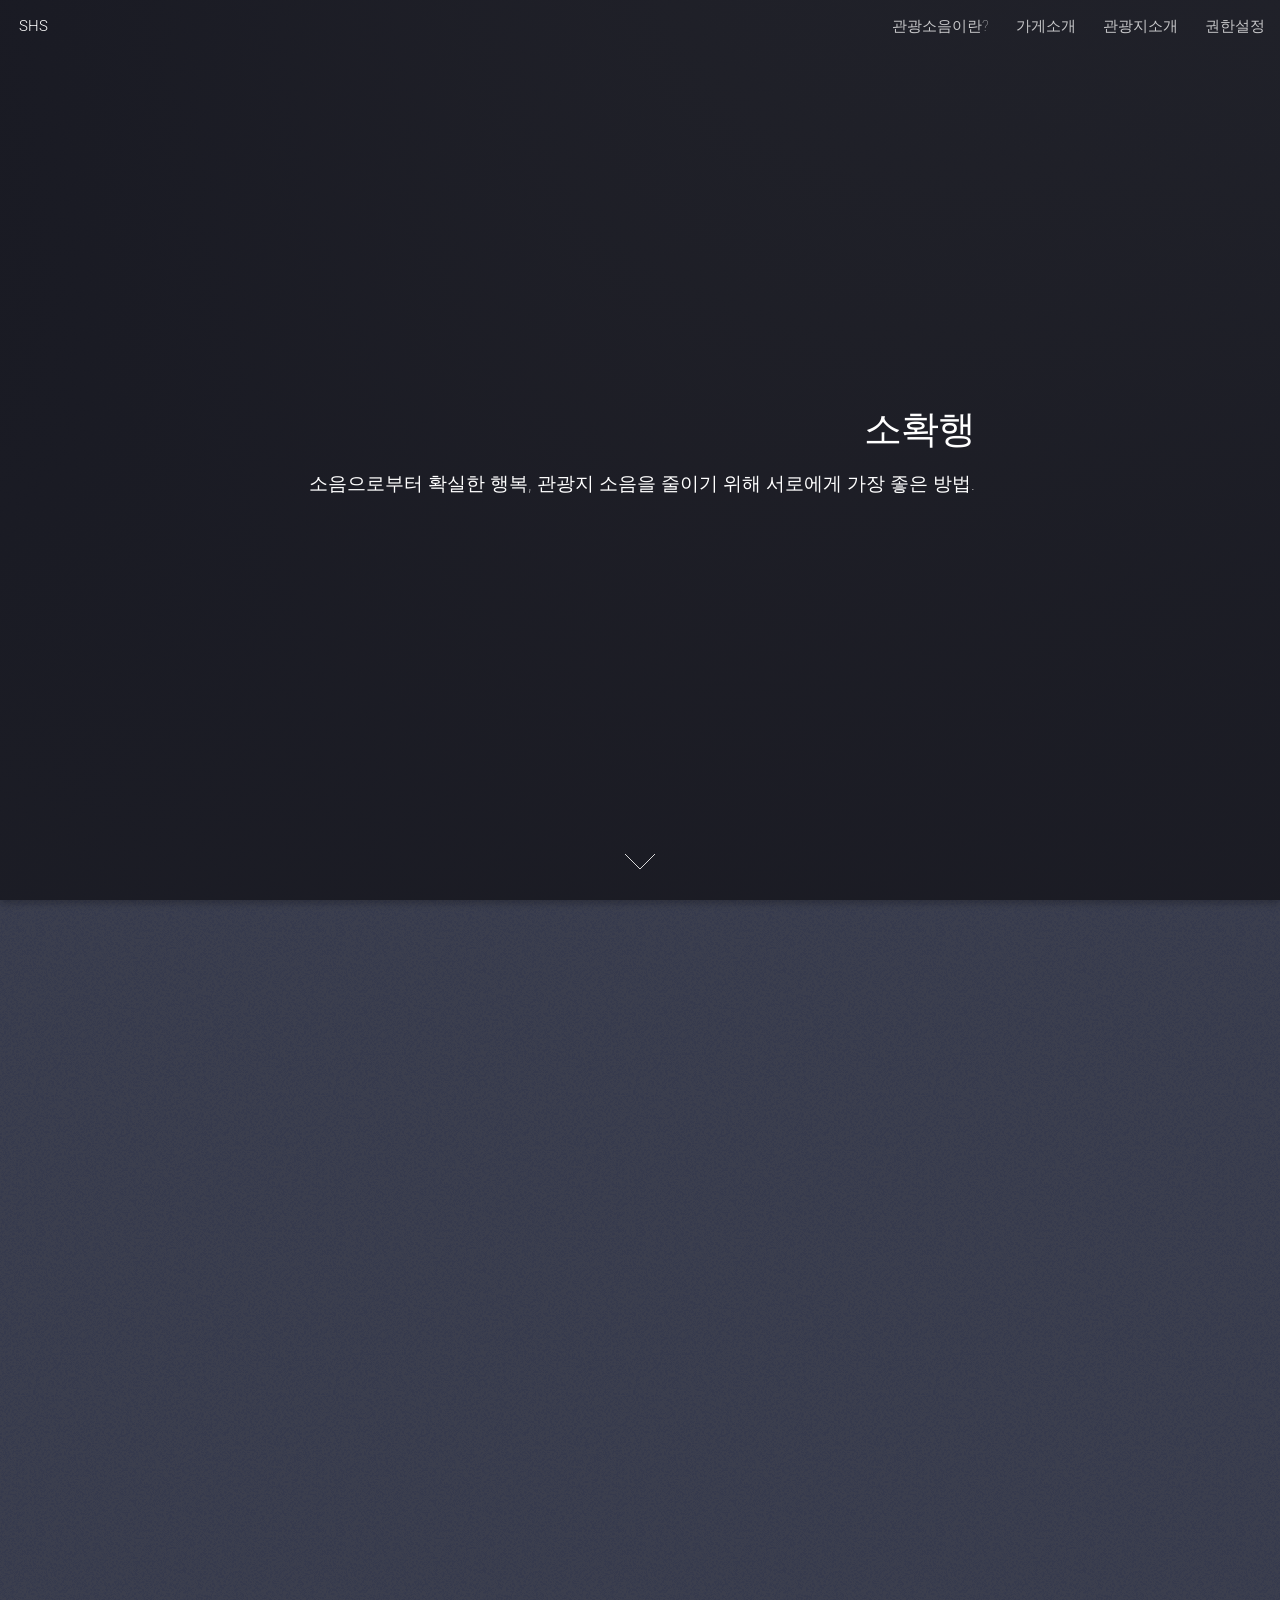
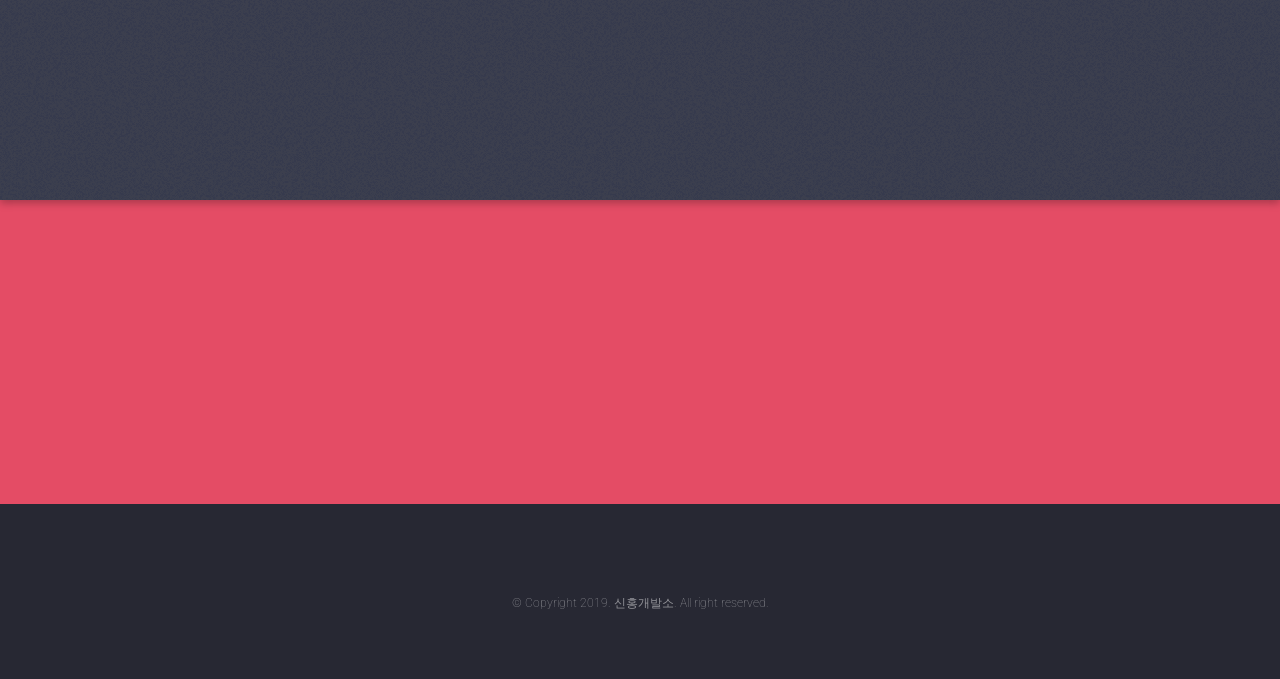
==== app/src/main/assets/index.html @ 9bea1880 "phone번호로 가입 성공" ====
<!DOCTYPE HTML>
<html>

<head>
	<title>SHS</title>
	<meta charset="utf-8" />
	<meta name="viewport" content="width=device-width, initial-scale=1, user-scalable=no" />
	<link rel="stylesheet" href="assets/css/main.css" />
	<!-- Slick slider (Similar Image Silder) -->
	<link rel="stylesheet" type="text/css" href="assets/css/slick.css">
	<!-- Fancybox slider (Image viewer) -->
	<link rel="stylesheet" href="assets/css/jquery.fancybox.css" type="text/css" media="screen" />
	<noscript>
		<link rel="stylesheet" href="assets/css/noscript.css" /></noscript>

</head>

<body class="is-preload landing">
	<div id="page-wrapper">

		<!-- Header -->
		<header id="header">
			<h1 id="logo"><a href="index.html">SHS</a></h1>
			<nav id="nav">
				<ul>
					<li><a href="infograpic.html">관광소음이란?</a></li>
					<li><a href="market.html">가게소개</a></li>
					<li><a href="place.html">관광지소개</a></li>
					<li><a href="fermission.html">권한설정</a></li>
					
				</ul>
			</nav>
		</header>

		<!-- Banner -->
		<section id="banner">
			<div class="content">
				<header>
					<h2>소확행</h2>
					<p>소음으로부터 확실한 행복, 관광지 소음을 줄이기 위해 서로에게 가장 좋은 방법.</p>
				</header>
			</div>
			<a href="#info-noise" class="goto-next scrolly">Next</a>
		</section>

		<!-- Two -->
		<section id="info-noise" class="spotlight style2 right" >
			<span class="image fit main"><img src="images/slider/img1.jpg" alt="" /></span>
			<div class="content">
				<header>
					<h2>관광지 소음이란?</h2>
					<p>관광지 소음이란 생활하는 공간이자 관광지인 곳에서 발생하는 문제로,<br />
						많은 관광지들이 고통을 받고 있다.</p>
				</header>
				<p>이런 관광지 소음 문제를 해결하기 위해 웹과 앱을 만들게 되었다. <br>
					처음 QR코드가 나타난 구간부터 마지막 QR코드가 나타난 구간까지의 소음 정도에 따라 적절한 보상을 제공한다.
				</p>
				<ul class="actions">
					<li><a href="infograpic.html" class="button">더 알아보기</a></li>
				</ul>
			</div>
			<a href="#three" class="goto-next scrolly">Next</a>
		</section>

	
		<section id="fermission" class="wrapper style2 special fade">
			<div class="container">
				<header>
					<h2>소음 측정 전 권한 승인</h2>
					<p>소음 측정에 필요한 소음 측정, 쿠폰 제공에 필요한 문자메세지 수신기능 및 자료 수집에 대해 동의합니다. </p>
				</header>
				<form method="post" action="#" class="cta">
					<div class="row gtr-uniform gtr-50">
						<div class="col-12 col-12-xsmall">
							<a href="fermission.html">
									<input type="button" value="권한 설정 확인" class="fit primary" id="checkbtn" />
							</a>
						</div>
					</div>
				</form>
			</div>
		</section>

		<!-- Footer -->
		<footer id="footer">
			
			<ul class="copyright">
				<li>&copy; Copyright 2019. 신홍개발소. All right reserved. </li>
			</ul>
		</footer>

	</div>

	<!-- Scripts -->
	<script src="assets/js/jquery.min.js"></script>
	<script src="assets/js/jquery.scrolly.min.js"></script>
	<script src="assets/js/jquery.dropotron.min.js"></script>
	<script src="assets/js/jquery.scrollex.min.js"></script>
	<script src="assets/js/browser.min.js"></script>
	<script src="assets/js/breakpoints.min.js"></script>
	<script src="assets/js/util.js"></script>
	<script src="assets/js/main.js"></script>


	
  <!-- Custom js -->
  <script src="assets/js/custom.js"></script>
  <!-- Include all compiled plugins (below), or include individual files as needed -->
	<script src="assets/js/bootstrap.js"></script>
	<!-- Slick slider -->
	<script type="text/javascript" src="assets/js/slick.js"></script>
	<!-- Mixit slider -->
	<script type="text/javascript" src="assets/js/jquery.mixitup.js"></script>

</body>

</html>
---- app/src/main/assets/assets/css/noscript.css ----
/*
	Landed by HTML5 UP
	html5up.net | @ajlkn
	Free for personal and commercial use under the CCA 3.0 license (html5up.net/license)
*/

/* Loader */

	body.landing.is-preload:before {
		display: none;
	}

	body.landing.is-preload:after {
		display: none;
	}
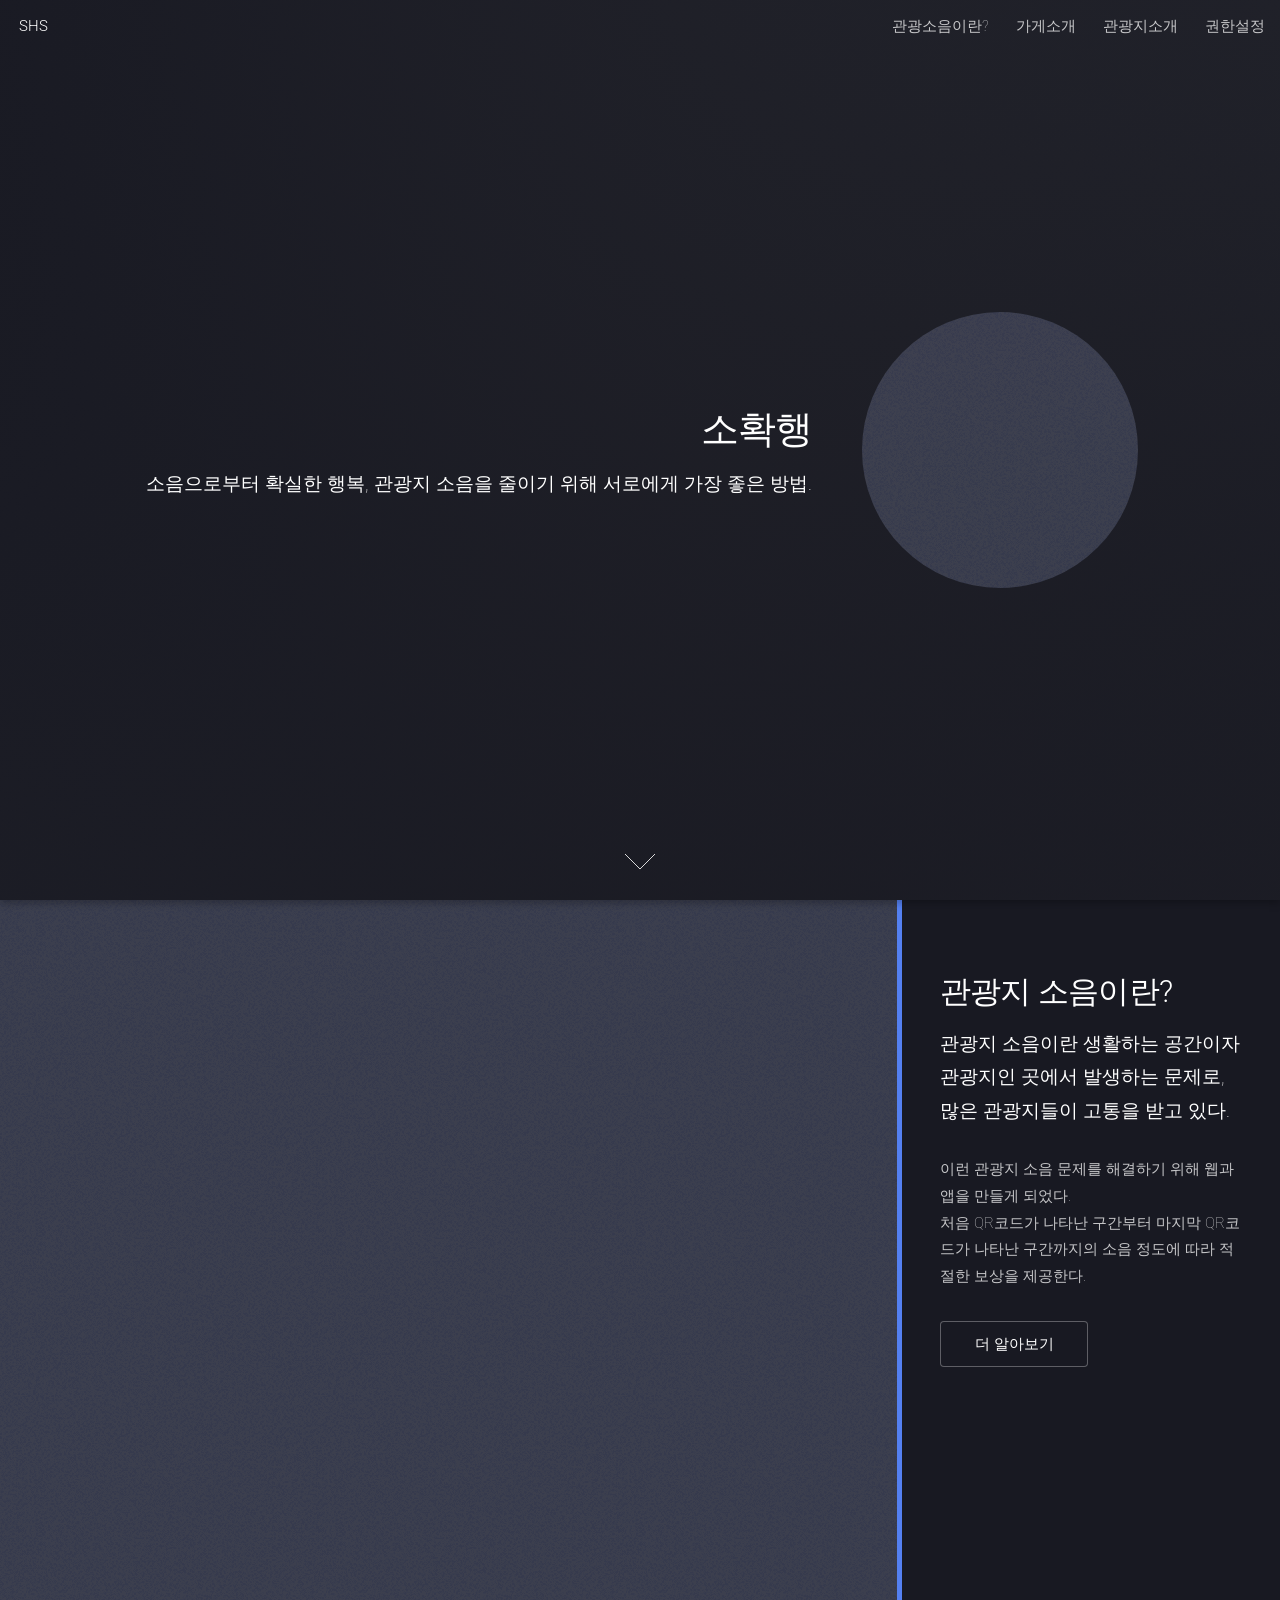
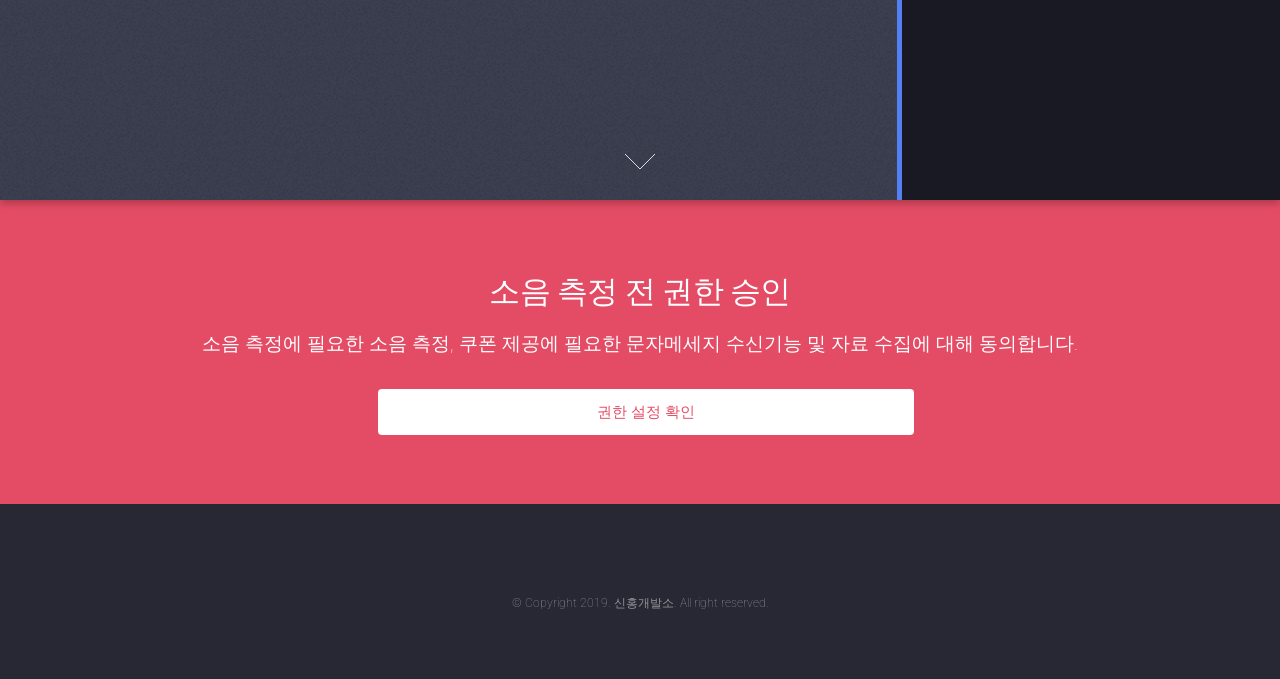
==== commit 44e526d7: "login 디자인 수정" ====
--- a/app/src/main/assets/index.html
+++ b/app/src/main/assets/index.html
@@ -39,6 +39,7 @@
 					<h2>소확행</h2>
 					<p>소음으로부터 확실한 행복, 관광지 소음을 줄이기 위해 서로에게 가장 좋은 방법.</p>
 				</header>
+				<span class="image"><img src="images/logo.jpg" alt="" /></span>
 			</div>
 			<a href="#info-noise" class="goto-next scrolly">Next</a>
 		</section>
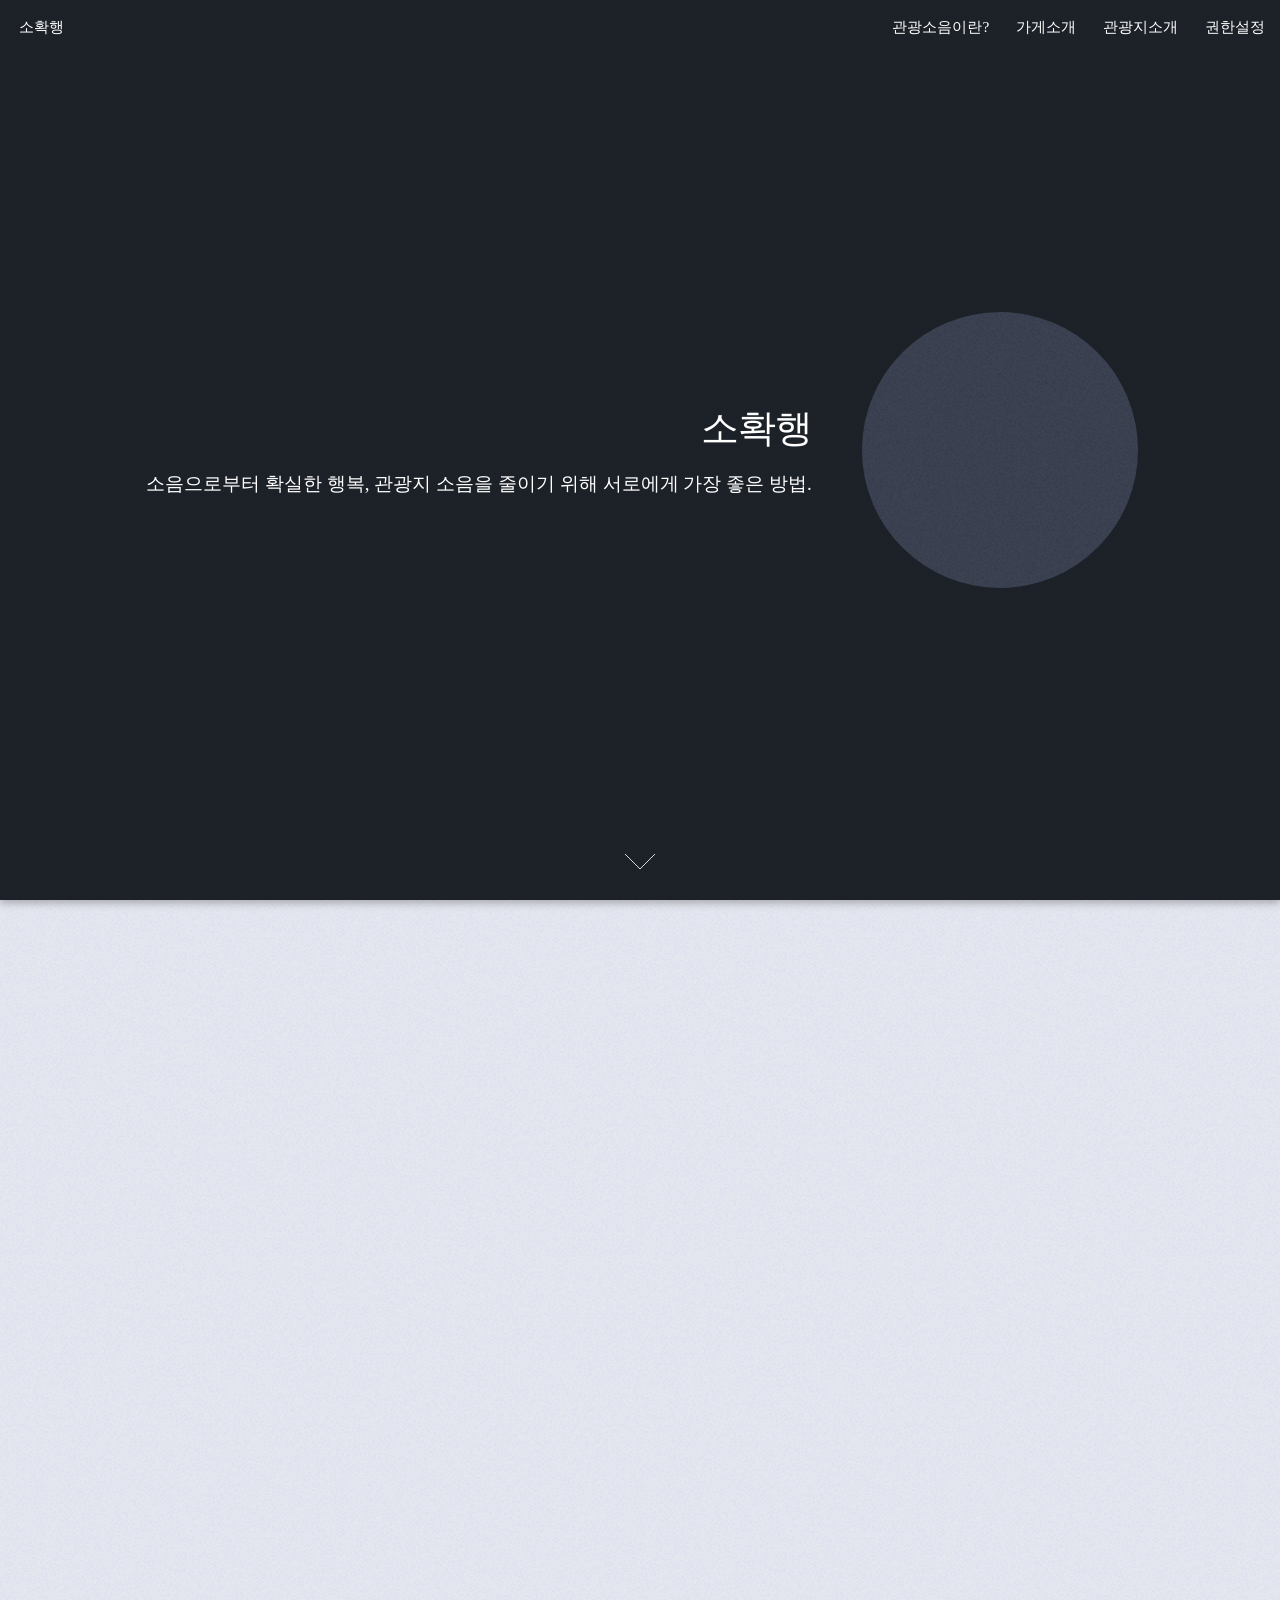
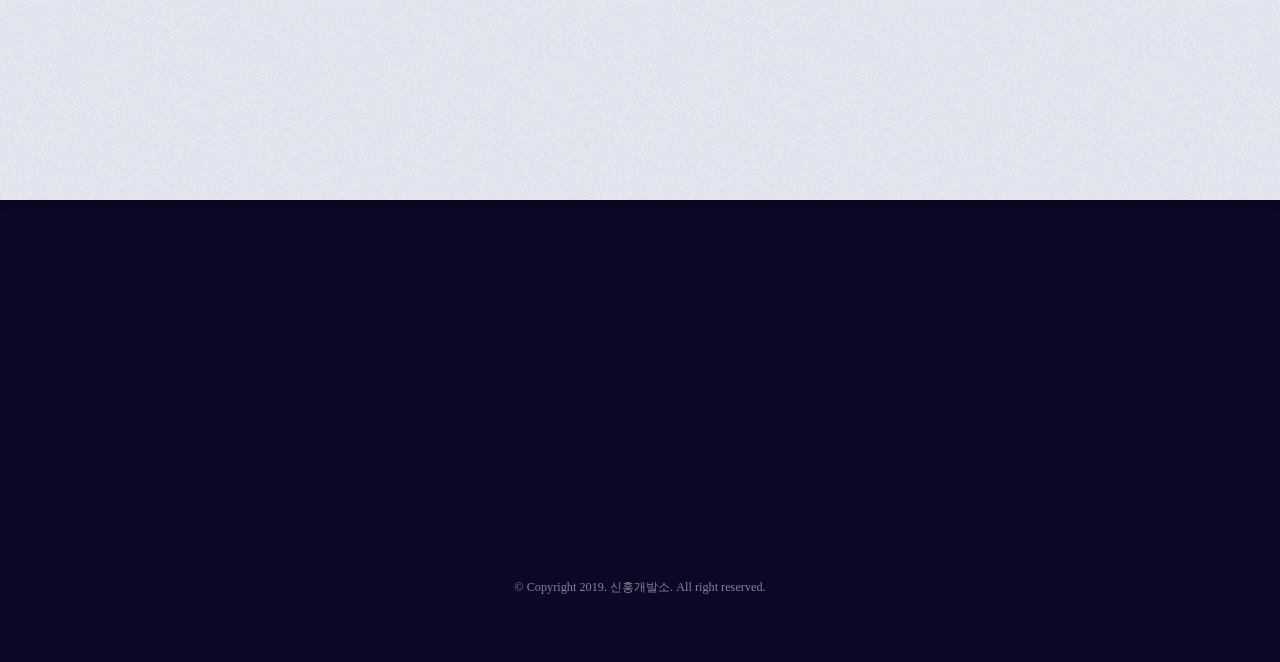
==== commit 2ebc1bd1: "push" ====
--- a/app/src/main/assets/index.html
+++ b/app/src/main/assets/index.html
@@ -12,15 +12,18 @@
 	<link rel="stylesheet" href="assets/css/jquery.fancybox.css" type="text/css" media="screen" />
 	<noscript>
 		<link rel="stylesheet" href="assets/css/noscript.css" /></noscript>
-
+	<style>
+	.banner .content header{
+		background: #0C0727;
+	}
+	</style>
 </head>
 
 <body class="is-preload landing">
 	<div id="page-wrapper">
-
 		<!-- Header -->
 		<header id="header">
-			<h1 id="logo"><a href="index.html">SHS</a></h1>
+			<h1 id="logo"><a href="index.html">소확행</a></h1>
 			<nav id="nav">
 				<ul>
 					<li><a href="infograpic.html">관광소음이란?</a></li>
@@ -33,58 +36,47 @@
 		</header>
 
 		<!-- Banner -->
-		<section id="banner">
+		<div id="banner">
 			<div class="content">
 				<header>
 					<h2>소확행</h2>
 					<p>소음으로부터 확실한 행복, 관광지 소음을 줄이기 위해 서로에게 가장 좋은 방법.</p>
 				</header>
-				<span class="image"><img src="images/logo.jpg" alt="" /></span>
+				<span class="image"><img src="images/pic01.jpg" alt="" /></span>
 			</div>
 			<a href="#info-noise" class="goto-next scrolly">Next</a>
-		</section>
+		</div>
 
 		<!-- Two -->
 		<section id="info-noise" class="spotlight style2 right" >
 			<span class="image fit main"><img src="images/slider/img1.jpg" alt="" /></span>
 			<div class="content">
-				<header>
-					<h2>관광지 소음이란?</h2>
-					<p>관광지 소음이란 생활하는 공간이자 관광지인 곳에서 발생하는 문제로,<br />
-						많은 관광지들이 고통을 받고 있다.</p>
-				</header>
-				<p>이런 관광지 소음 문제를 해결하기 위해 웹과 앱을 만들게 되었다. <br>
+				<h2>관광지 소음이란?</h2>
+				<p>
+					관광지 소음이란 생활하는 공간이자 관광지인 곳에서 발생하는 문제로,<br>
+					많은 관광지들이 고통을 받고 있다.<br><br>
+					이런 관광지 소음 문제를 해결하기 위해 웹과 앱을 만들게 되었다. <br>
 					처음 QR코드가 나타난 구간부터 마지막 QR코드가 나타난 구간까지의 소음 정도에 따라 적절한 보상을 제공한다.
 				</p>
 				<ul class="actions">
 					<li><a href="infograpic.html" class="button">더 알아보기</a></li>
 				</ul>
 			</div>
-			<a href="#three" class="goto-next scrolly">Next</a>
+		
 		</section>
 
-	
 		<section id="fermission" class="wrapper style2 special fade">
-			<div class="container">
-				<header>
-					<h2>소음 측정 전 권한 승인</h2>
-					<p>소음 측정에 필요한 소음 측정, 쿠폰 제공에 필요한 문자메세지 수신기능 및 자료 수집에 대해 동의합니다. </p>
-				</header>
-				<form method="post" action="#" class="cta">
-					<div class="row gtr-uniform gtr-50">
-						<div class="col-12 col-12-xsmall">
-							<a href="fermission.html">
-									<input type="button" value="권한 설정 확인" class="fit primary" id="checkbtn" />
-							</a>
-						</div>
-					</div>
-				</form>
+			<div class="content">
+				<h2>소음 측정 전 권한 승인</h2>
+				<p>소음 측정에 필요한 소음 측정, 쿠폰 제공에 필요한 문자메세지 수신기능 및 자료 수집에 대해 동의합니다.</p>
+				<ul class="actions">
+					<li><a href="fermission.html" class="button">권한 설정 확인</a></li>
+				</ul>
 			</div>
 		</section>
 
 		<!-- Footer -->
 		<footer id="footer">
-			
 			<ul class="copyright">
 				<li>&copy; Copyright 2019. 신홍개발소. All right reserved. </li>
 			</ul>
--- a/app/src/main/assets/assets/css/main.css
+++ b/app/src/main/assets/assets/css/main.css
@@ -0,0 +1,3471 @@
+@font-face { 
+	font-family: 'S-CoreDream-5Medium';
+	src: url('https://cdn.jsdelivr.net/gh/projectnoonnu/noonfonts_six@1.2/S-CoreDream-5Medium.woff') 
+	format('woff'); 
+	font-weight: normal;
+	font-style: normal; 
+}
+@font-face { 
+	font-family: 'S-CoreDream-4Regular'; 
+	src: url('https://cdn.jsdelivr.net/gh/projectnoonnu/noonfonts_six@1.2/S-CoreDream-4Regular.woff') 
+	format('woff'); 
+	font-weight: normal; 
+	font-style: normal; 
+}
+@font-face { 
+	font-family: 'S-CoreDream-6Bold'; 
+	src: url('https://cdn.jsdelivr.net/gh/projectnoonnu/noonfonts_six@1.2/S-CoreDream-6Bold.woff') 
+	format('woff'); 
+	font-weight: normal; 
+	font-style: normal;
+ }
+ @font-face { 
+	font-family: 'S-CoreDream-8Heavy'; 
+	src: url('https://cdn.jsdelivr.net/gh/projectnoonnu/noonfonts_six@1.2/S-CoreDream-8Heavy.woff') 
+	format('woff'); 
+	font-weight: normal; 
+	font-style: normal; 
+}
+strong{
+	color : black;
+	font-family: 'S-CoreDream-6Bold'; 
+}
+#info-noise .content{
+	background-color : #031A4E;
+}
+#info-noise .content p{
+	color : #fff;
+}
+#fermission .content p{
+	color : #fff;
+}
+
+html, body, div, span, applet, object,
+iframe, h1, h2, h3, h4, h5, h6, p, blockquote,
+pre, a, abbr, acronym, address, big, cite,
+code, del, dfn, em, img, ins, kbd, q, s, samp,
+small, strike, strong, sub, sup, tt, var, b,
+u, i, center, dl, dt, dd, ol, ul, li, fieldset,
+form, label, legend, table, caption, tbody,
+tfoot, thead, tr, th, td, article, aside,
+canvas, details, embed, figure, figcaption,
+footer, header, hgroup, menu, nav, output, ruby,
+section, summary, time, mark, audio, video {
+	margin: 0;
+	padding: 0;
+	border: 0;
+	font-size: 100%;
+	font: inherit;
+	vertical-align: baseline;
+}
+article, aside, details, figcaption, figure,
+footer, header, hgroup, menu, nav, section {
+	display: block;
+}
+body {
+	line-height: 1;
+}
+
+ol, ul {
+	list-style: none;
+}
+
+blockquote, q {
+	quotes: none;
+}
+
+	blockquote:before, blockquote:after, q:before, q:after {
+		content: '';
+		content: none;
+	}
+body {
+	-webkit-text-size-adjust: none;
+}
+mark {
+	background-color: transparent;
+	color: inherit;
+}
+input::-moz-focus-inner {
+	border: 0;
+	padding: 0;
+}
+
+input, select, textarea {
+	-moz-appearance: none;
+	-webkit-appearance: none;
+	-ms-appearance: none;
+	appearance: none;
+}
+
+
+/* login */
+
+#loginForm {
+	margin-left: 38%;
+	margin-top: -5%;
+}
+
+#signup{
+	margin-left: 50%;
+}
+
+#noiseing{
+	display: none;
+}
+
+
+/* Basic */
+
+html {
+	box-sizing: border-box;
+}
+
+*, *:before, *:after {
+	box-sizing: inherit;
+}
+
+html, body {
+	background: #EFEFEF;
+}
+
+body.is-preload *, body.is-preload *:before, body.is-preload *:after {
+	-moz-animation: none !important;
+	-webkit-animation: none !important;
+	-ms-animation: none !important;
+	animation: none !important;
+	-moz-transition: none !important;
+	-webkit-transition: none !important;
+	-ms-transition: none !important;
+	transition: none !important;
+}
+
+body, input, select, textarea {
+	color: #fff;
+	font-family: 'S-CoreDream-5Medium';
+	font-size: 15pt;
+	font-weight: 100;
+	line-height: 1.75em;
+}
+
+a {
+	-moz-transition: border-color 0.2s ease-in-out, color 0.2s ease-in-out;
+	-webkit-transition: border-color 0.2s ease-in-out, color 0.2s ease-in-out;
+	-ms-transition: border-color 0.2s ease-in-out, color 0.2s ease-in-out;
+	transition: border-color 0.2s ease-in-out, color 0.2s ease-in-out;
+	color: #E46948;
+	text-decoration: none;
+}
+
+a:hover {
+	color: #EE9F5C  !important;
+	border-bottom-color: transparent;
+}
+
+strong, b {
+	color: #ffffff;
+	font-weight: 300;
+}
+
+em, i {
+	font-style: italic;
+}
+
+h1, h2, h3, h4, h5, h6 {
+	color: #ffffff;
+	font-weight: 300;
+	line-height: 1em;
+	margin: 0 0 1em 0;
+}
+
+h1 a, h2 a, h3 a, h4 a, h5 a, h6 a {
+	color: inherit;
+	border: 0;
+}
+
+h2 {
+	font-size: 2em;
+	line-height: 1.5em;
+	letter-spacing: -0.025em;
+}
+
+h3 {
+	font-size: 1.35em;
+	line-height: 1.5em;
+}
+
+h4 {
+	font-size: 1.1em;
+	line-height: 1.5em;
+}
+
+h5 {
+	font-size: 0.9em;
+	line-height: 1.5em;
+}
+
+h6 {
+	font-size: 0.7em;
+	line-height: 1.5em;
+}
+
+sub {
+	font-size: 0.8em;
+	position: relative;
+	top: 0.5em;
+}
+
+sup {
+	font-size: 0.8em;
+	position: relative;
+	top: -0.5em;
+}
+
+hr {
+	border: 0;
+	border-bottom: solid 1px rgba(255, 255, 255, 0.3);
+	margin: 3em 0;
+}
+hr.major {
+	margin: 4em 0;
+}
+.align-left {
+	text-align: left;
+}
+.align-center {
+	text-align: center;
+}
+.align-right {
+	text-align: right;
+}
+
+
+/* Container */
+
+.container {
+	margin: 0 auto;
+	max-width: calc(100% - 4em);
+	width: 70em;
+}
+	.container.xsmall {
+		width: 17.5em;
+	}
+
+	.container.small {
+		width: 35em;
+	}
+
+	.container.medium {
+		width: 52.5em;
+	}
+
+	.container.large {
+		width: 87.5em;
+	}
+
+	.container.xlarge {
+		width: 105em;
+	}
+
+	.container.max {
+		width: 100%;
+	}
+
+@media screen and (max-width: 1280px) {
+	.container {
+		width: 90%;
+		max-width: 100%;
+	}
+}
+@media screen and (max-width: 980px) {
+	.container {
+		width: 100% !important;
+	}
+}
+
+/* Row */
+
+.row {
+display: flex;
+flex-wrap: wrap;
+box-sizing: border-box;
+align-items: stretch;
+}
+
+.row > * {
+	box-sizing: border-box;
+	margin-left: -25%;
+}
+
+.row.gtr-uniform > * > :last-child {
+	margin-bottom: 0;
+
+}
+
+
+.row > .imp {
+	order: -1;
+}
+
+
+
+.row > .col-10 {
+	width: 83.3333333333%;
+}
+
+.row > .off-10 {
+	margin-left: 83.3333333333%;
+}
+
+.row > .col-11 {
+	width: 91.6666666667%;
+}
+
+.row > .off-11 {
+	margin-left: 91.6666666667%;
+}
+
+.row > .col-12 {
+	width: 100%;
+}
+
+.row > .off-12 {
+	margin-left: 100%;
+}
+
+.row.gtr-0 {
+	margin-top: 0;
+	margin-left: 0em;
+}
+
+	.row.gtr-0 > * {
+		padding: 0 0 0 0em;
+	}
+
+	.row.gtr-0.gtr-uniform {
+		margin-top: 0em;
+	}
+
+		.row.gtr-0.gtr-uniform > * {
+			padding-top: 0em;
+		}
+
+.row.gtr-25 {
+	margin-top: 0;
+	margin-left: -0.625em;
+}
+
+	.row.gtr-25 > * {
+		padding: 0 0 0 0.625em;
+	}
+
+	.row.gtr-25.gtr-uniform {
+		margin-top: -0.625em;
+	}
+
+		.row.gtr-25.gtr-uniform > * {
+			padding-top: 0.625em;
+		}
+
+.row.gtr-50 {
+	margin-top: 0;
+	margin-left: -1.25em;
+}
+
+	.row.gtr-50 > * {
+		padding: 0 0 0 1.25em;
+	}
+
+	.row.gtr-50.gtr-uniform {
+		margin-top: -1.25em;
+	}
+
+		.row.gtr-50.gtr-uniform > * {
+			padding-top: 1.25em;
+		}
+
+.row {
+	margin-top: 0;
+	margin-left: -2.5em;
+}
+
+	.row > * {
+		padding: 0 0 0 2.5em;
+	}
+
+	.row.gtr-uniform {
+		margin-top: -2.5em;
+	}
+
+		.row.gtr-uniform > * {
+			padding-top: 2.5em;
+		}
+
+.row.gtr-150 {
+	margin-top: 0;
+	margin-left: -3.75em;
+}
+
+	.row.gtr-150 > * {
+		padding: 0 0 0 3.75em;
+	}
+
+	.row.gtr-150.gtr-uniform {
+		margin-top: -3.75em;
+	}
+
+		.row.gtr-150.gtr-uniform > * {
+			padding-top: 3.75em;
+		}
+
+.row.gtr-200 {
+	margin-top: 0;
+	margin-left: -5em;
+}
+
+	.row.gtr-200 > * {
+		padding: 0 0 0 5em;
+	}
+
+	.row.gtr-200.gtr-uniform {
+		margin-top: -5em;
+	}
+
+		.row.gtr-200.gtr-uniform > * {
+			padding-top: 5em;
+		}
+
+@media screen and (max-width: 1680px) {
+
+	.row {
+		display: flex;
+		flex-wrap: wrap;
+		box-sizing: border-box;
+		align-items: stretch;
+	}
+
+		.row > * {
+			box-sizing: border-box;
+		}
+
+		.row.gtr-uniform > * > :last-child {
+			margin-bottom: 0;
+		}
+
+		.row.aln-left {
+			justify-content: flex-start;
+		}
+
+		.row.aln-center {
+			justify-content: center;
+		}
+
+		.row.aln-right {
+			justify-content: flex-end;
+		}
+
+		.row.aln-top {
+			align-items: flex-start;
+		}
+
+		.row.aln-middle {
+			align-items: center;
+		}
+
+		.row.aln-bottom {
+			align-items: flex-end;
+		}
+
+		.row > .imp-xlarge {
+			order: -1;
+		}
+
+		.row > .col-1-xlarge {
+			width: 8.3333333333%;
+		}
+
+		.row > .off-1-xlarge {
+			margin-left: 8.3333333333%;
+		}
+
+		.row > .col-2-xlarge {
+			width: 16.6666666667%;
+		}
+
+		.row > .off-2-xlarge {
+			margin-left: 16.6666666667%;
+		}
+
+		.row > .col-3-xlarge {
+			width: 25%;
+		}
+
+		.row > .off-3-xlarge {
+			margin-left: 25%;
+		}
+
+		.row > .col-4-xlarge {
+			width: 33.3333333333%;
+		}
+
+		.row > .off-4-xlarge {
+			margin-left: 33.3333333333%;
+		}
+
+		.row > .col-5-xlarge {
+			width: 41.6666666667%;
+		}
+
+		.row > .off-5-xlarge {
+			margin-left: 41.6666666667%;
+		}
+
+		.row > .col-6-xlarge {
+			width: 50%;
+		}
+
+		.row > .off-6-xlarge {
+			margin-left: 50%;
+		}
+
+		.row > .col-7-xlarge {
+			width: 58.3333333333%;
+		}
+
+		.row > .off-7-xlarge {
+			margin-left: 58.3333333333%;
+		}
+
+		.row > .col-8-xlarge {
+			width: 66.6666666667%;
+		}
+
+		.row > .off-8-xlarge {
+			margin-left: 66.6666666667%;
+		}
+
+		.row > .col-9-xlarge {
+			width: 75%;
+		}
+
+		.row > .off-9-xlarge {
+			margin-left: 75%;
+		}
+
+		.row > .col-10-xlarge {
+			width: 83.3333333333%;
+		}
+
+		.row > .off-10-xlarge {
+			margin-left: 83.3333333333%;
+		}
+
+		.row > .col-11-xlarge {
+			width: 91.6666666667%;
+		}
+
+		.row > .off-11-xlarge {
+			margin-left: 91.6666666667%;
+		}
+
+		.row > .col-12-xlarge {
+			width: 100%;
+		}
+
+		.row > .off-12-xlarge {
+			margin-left: 100%;
+		}
+
+		.row.gtr-0 {
+			margin-top: 0;
+			margin-left: 0em;
+		}
+
+			.row.gtr-0 > * {
+				padding: 0 0 0 0em;
+			}
+
+			.row.gtr-0.gtr-uniform {
+				margin-top: 0em;
+			}
+
+				.row.gtr-0.gtr-uniform > * {
+					padding-top: 0em;
+				}
+
+		.row.gtr-25 {
+			margin-top: 0;
+			margin-left: -0.625em;
+		}
+
+			.row.gtr-25 > * {
+				padding: 0 0 0 0.625em;
+			}
+
+			.row.gtr-25.gtr-uniform {
+				margin-top: -0.625em;
+			}
+
+				.row.gtr-25.gtr-uniform > * {
+					padding-top: 0.625em;
+				}
+
+		.row.gtr-50 {
+			margin-top: 0;
+			margin-left: -1.25em;
+		}
+
+			.row.gtr-50 > * {
+				padding: 0 0 0 1.25em;
+			}
+
+			.row.gtr-50.gtr-uniform {
+				margin-top: -1.25em;
+			}
+
+				.row.gtr-50.gtr-uniform > * {
+					padding-top: 1.25em;
+				}
+
+		.row {
+			margin-top: 0;
+			margin-left: -2.5em;
+		}
+
+			.row > * {
+				padding: 0 0 0 2.5em;
+			}
+
+			.row.gtr-uniform {
+				margin-top: -2.5em;
+			}
+
+				.row.gtr-uniform > * {
+					padding-top: 2.5em;
+				}
+
+		.row.gtr-150 {
+			margin-top: 0;
+			margin-left: -3.75em;
+		}
+
+			.row.gtr-150 > * {
+				padding: 0 0 0 3.75em;
+			}
+
+			.row.gtr-150.gtr-uniform {
+				margin-top: -3.75em;
+			}
+
+				.row.gtr-150.gtr-uniform > * {
+					padding-top: 3.75em;
+				}
+
+		.row.gtr-200 {
+			margin-top: 0;
+			margin-left: -5em;
+		}
+
+			.row.gtr-200 > * {
+				padding: 0 0 0 5em;
+			}
+
+			.row.gtr-200.gtr-uniform {
+				margin-top: -5em;
+			}
+
+				.row.gtr-200.gtr-uniform > * {
+					padding-top: 5em;
+				}
+
+}
+
+@media screen and (max-width: 1280px) {
+
+	.row {
+		display: flex;
+		flex-wrap: wrap;
+		box-sizing: border-box;
+		align-items: stretch;
+	}
+
+		.row > * {
+			box-sizing: border-box;
+		}
+
+		.row.gtr-uniform > * > :last-child {
+			margin-bottom: 0;
+		}
+
+		.row.aln-left {
+			justify-content: flex-start;
+		}
+
+		.row.aln-center {
+			justify-content: center;
+		}
+
+		.row.aln-right {
+			justify-content: flex-end;
+		}
+
+		.row.aln-top {
+			align-items: flex-start;
+		}
+
+		.row.aln-middle {
+			align-items: center;
+		}
+
+		.row.aln-bottom {
+			align-items: flex-end;
+		}
+
+		.row > .imp-large {
+			order: -1;
+		}
+
+		.row > .col-1-large {
+			width: 8.3333333333%;
+		}
+
+		.row > .off-1-large {
+			margin-left: 8.3333333333%;
+		}
+
+		.row > .col-2-large {
+			width: 16.6666666667%;
+		}
+
+		.row > .off-2-large {
+			margin-left: 16.6666666667%;
+		}
+
+		.row > .col-3-large {
+			width: 25%;
+		}
+
+		.row > .off-3-large {
+			margin-left: 25%;
+		}
+
+		.row > .col-4-large {
+			width: 33.3333333333%;
+		}
+
+		.row > .off-4-large {
+			margin-left: 33.3333333333%;
+		}
+
+		.row > .col-5-large {
+			width: 41.6666666667%;
+		}
+
+		.row > .off-5-large {
+			margin-left: 41.6666666667%;
+		}
+
+		.row > .col-6-large {
+			width: 50%;
+		}
+
+		.row > .off-6-large {
+			margin-left: 50%;
+		}
+
+		.row > .col-7-large {
+			width: 58.3333333333%;
+		}
+
+		.row > .off-7-large {
+			margin-left: 58.3333333333%;
+		}
+
+		.row > .col-8-large {
+			width: 66.6666666667%;
+		}
+
+		.row > .off-8-large {
+			margin-left: 66.6666666667%;
+		}
+
+		.row > .col-9-large {
+			width: 75%;
+		}
+
+		.row > .off-9-large {
+			margin-left: 75%;
+		}
+
+		.row > .col-10-large {
+			width: 83.3333333333%;
+		}
+
+		.row > .off-10-large {
+			margin-left: 83.3333333333%;
+		}
+
+		.row > .col-11-large {
+			width: 91.6666666667%;
+		}
+
+		.row > .off-11-large {
+			margin-left: 91.6666666667%;
+		}
+
+		.row > .col-12-large {
+			width: 100%;
+		}
+
+		.row > .off-12-large {
+			margin-left: 100%;
+		}
+
+		.row.gtr-0 {
+			margin-top: 0;
+			margin-left: 0em;
+		}
+
+			.row.gtr-0 > * {
+				padding: 0 0 0 0em;
+			}
+
+			.row.gtr-0.gtr-uniform {
+				margin-top: 0em;
+			}
+
+				.row.gtr-0.gtr-uniform > * {
+					padding-top: 0em;
+				}
+
+		.row.gtr-25 {
+			margin-top: 0;
+			margin-left: -0.625em;
+		}
+
+			.row.gtr-25 > * {
+				padding: 0 0 0 0.625em;
+			}
+
+			.row.gtr-25.gtr-uniform {
+				margin-top: -0.625em;
+			}
+
+				.row.gtr-25.gtr-uniform > * {
+					padding-top: 0.625em;
+				}
+
+		.row.gtr-50 {
+			margin-top: 0;
+			margin-left: -1.25em;
+		}
+
+			.row.gtr-50 > * {
+				padding: 0 0 0 1.25em;
+			}
+
+			.row.gtr-50.gtr-uniform {
+				margin-top: -1.25em;
+			}
+
+				.row.gtr-50.gtr-uniform > * {
+					padding-top: 1.25em;
+				}
+
+		.row {
+			margin-top: 0;
+			margin-left: -2.5em;
+		}
+
+			.row > * {
+				padding: 0 0 0 2.5em;
+			}
+
+			.row.gtr-uniform {
+				margin-top: -2.5em;
+			}
+
+				.row.gtr-uniform > * {
+					padding-top: 2.5em;
+				}
+
+		.row.gtr-150 {
+			margin-top: 0;
+			margin-left: -3.75em;
+		}
+
+			.row.gtr-150 > * {
+				padding: 0 0 0 3.75em;
+			}
+
+			.row.gtr-150.gtr-uniform {
+				margin-top: -3.75em;
+			}
+
+				.row.gtr-150.gtr-uniform > * {
+					padding-top: 3.75em;
+				}
+
+		.row.gtr-200 {
+			margin-top: 0;
+			margin-left: -5em;
+		}
+
+			.row.gtr-200 > * {
+				padding: 0 0 0 5em;
+			}
+
+			.row.gtr-200.gtr-uniform {
+				margin-top: -5em;
+			}
+
+				.row.gtr-200.gtr-uniform > * {
+					padding-top: 5em;
+				}
+
+}
+
+@media screen and (max-width: 980px) {
+
+	.row {
+		display: flex;
+		flex-wrap: wrap;
+		box-sizing: border-box;
+		align-items: stretch;
+	}
+
+		.row > * {
+			box-sizing: border-box;
+		}
+
+		.row.gtr-uniform > * > :last-child {
+			margin-bottom: 0;
+		}
+
+		.row.aln-left {
+			justify-content: flex-start;
+		}
+
+		.row.aln-center {
+			justify-content: center;
+		}
+
+		.row.aln-right {
+			justify-content: flex-end;
+		}
+
+		.row.aln-top {
+			align-items: flex-start;
+		}
+
+		.row.aln-middle {
+			align-items: center;
+		}
+
+		.row.aln-bottom {
+			align-items: flex-end;
+		}
+
+		.row > .imp-medium {
+			order: -1;
+		}
+
+		.row > .col-1-medium {
+			width: 8.3333333333%;
+		}
+
+		.row > .off-1-medium {
+			margin-left: 8.3333333333%;
+		}
+
+		.row > .col-2-medium {
+			width: 16.6666666667%;
+		}
+
+		.row > .off-2-medium {
+			margin-left: 16.6666666667%;
+		}
+
+		.row > .col-3-medium {
+			width: 25%;
+		}
+
+		.row > .off-3-medium {
+			margin-left: 25%;
+		}
+
+		.row > .col-4-medium {
+			width: 33.3333333333%;
+		}
+
+		.row > .off-4-medium {
+			margin-left: 33.3333333333%;
+		}
+
+		.row > .col-5-medium {
+			width: 41.6666666667%;
+		}
+
+		.row > .off-5-medium {
+			margin-left: 41.6666666667%;
+		}
+
+		.row > .col-6-medium {
+			width: 50%;
+		}
+
+		.row > .off-6-medium {
+			margin-left: 50%;
+		}
+
+		.row > .col-7-medium {
+			width: 58.3333333333%;
+		}
+
+		.row > .off-7-medium {
+			margin-left: 58.3333333333%;
+		}
+
+		.row > .col-8-medium {
+			width: 66.6666666667%;
+		}
+
+		.row > .off-8-medium {
+			margin-left: 66.6666666667%;
+		}
+
+		.row > .col-9-medium {
+			width: 75%;
+		}
+
+		.row > .off-9-medium {
+			margin-left: 75%;
+		}
+
+		.row > .col-10-medium {
+			width: 83.3333333333%;
+		}
+
+		.row > .off-10-medium {
+			margin-left: 83.3333333333%;
+		}
+
+		.row > .col-11-medium {
+			width: 91.6666666667%;
+		}
+
+		.row > .off-11-medium {
+			margin-left: 91.6666666667%;
+		}
+
+		.row > .col-12-medium {
+			width: 100%;
+		}
+
+		.row > .off-12-medium {
+			margin-left: 100%;
+		}
+
+		.row.gtr-0 {
+			margin-top: 0;
+			margin-left: 0em;
+		}
+
+			.row.gtr-0 > * {
+				padding: 0 0 0 0em;
+			}
+
+			.row.gtr-0.gtr-uniform {
+				margin-top: 0em;
+			}
+
+				.row.gtr-0.gtr-uniform > * {
+					padding-top: 0em;
+				}
+
+		.row.gtr-25 {
+			margin-top: 0;
+			margin-left: -0.625em;
+		}
+
+			.row.gtr-25 > * {
+				padding: 0 0 0 0.625em;
+			}
+
+			.row.gtr-25.gtr-uniform {
+				margin-top: -0.625em;
+			}
+
+				.row.gtr-25.gtr-uniform > * {
+					padding-top: 0.625em;
+				}
+
+		.row.gtr-50 {
+			margin-top: 0;
+			margin-left: -1.25em;
+		}
+
+			.row.gtr-50 > * {
+				padding: 0 0 0 1.25em;
+			}
+
+			.row.gtr-50.gtr-uniform {
+				margin-top: -1.25em;
+			}
+
+				.row.gtr-50.gtr-uniform > * {
+					padding-top: 1.25em;
+				}
+
+		.row {
+			margin-top: 0;
+			margin-left: -2.5em;
+		}
+
+			.row > * {
+				padding: 0 0 0 2.5em;
+			}
+
+			.row.gtr-uniform {
+				margin-top: -2.5em;
+			}
+
+				.row.gtr-uniform > * {
+					padding-top: 2.5em;
+				}
+
+		.row.gtr-150 {
+			margin-top: 0;
+			margin-left: -3.75em;
+		}
+
+			.row.gtr-150 > * {
+				padding: 0 0 0 3.75em;
+			}
+
+			.row.gtr-150.gtr-uniform {
+				margin-top: -3.75em;
+			}
+
+				.row.gtr-150.gtr-uniform > * {
+					padding-top: 3.75em;
+				}
+
+		.row.gtr-200 {
+			margin-top: 0;
+			margin-left: -5em;
+		}
+
+			.row.gtr-200 > * {
+				padding: 0 0 0 5em;
+			}
+
+			.row.gtr-200.gtr-uniform {
+				margin-top: -5em;
+			}
+
+				.row.gtr-200.gtr-uniform > * {
+					padding-top: 5em;
+				}
+
+}
+
+@media screen and (max-width: 736px) {
+
+	.row {
+		display: flex;
+		flex-wrap: wrap;
+		box-sizing: border-box;
+		align-items: stretch;
+	}
+
+		.row > * {
+			box-sizing: border-box;
+		}
+
+		.row.gtr-uniform > * > :last-child {
+			margin-bottom: 0;
+		}
+
+		.row.aln-left {
+			justify-content: flex-start;
+		}
+
+		.row.aln-center {
+			justify-content: center;
+		}
+
+		.row.aln-right {
+			justify-content: flex-end;
+		}
+
+		.row.aln-top {
+			align-items: flex-start;
+		}
+
+		.row.aln-middle {
+			align-items: center;
+		}
+
+		.row.aln-bottom {
+			align-items: flex-end;
+		}
+
+		.row > .imp-small {
+			order: -1;
+		}
+
+		.row > .col-1-small {
+			width: 8.3333333333%;
+		}
+
+		.row > .off-1-small {
+			margin-left: 8.3333333333%;
+		}
+
+		.row > .col-2-small {
+			width: 16.6666666667%;
+		}
+
+		.row > .off-2-small {
+			margin-left: 16.6666666667%;
+		}
+
+		.row > .col-3-small {
+			width: 25%;
+		}
+
+		.row > .off-3-small {
+			margin-left: 25%;
+		}
+
+		.row > .col-4-small {
+			width: 33.3333333333%;
+		}
+
+		.row > .off-4-small {
+			margin-left: 33.3333333333%;
+		}
+
+		.row > .col-5-small {
+			width: 41.6666666667%;
+		}
+
+		.row > .off-5-small {
+			margin-left: 41.6666666667%;
+		}
+
+		.row > .col-6-small {
+			width: 50%;
+		}
+
+		.row > .off-6-small {
+			margin-left: 50%;
+		}
+
+		.row > .col-7-small {
+			width: 58.3333333333%;
+		}
+
+		.row > .off-7-small {
+			margin-left: 58.3333333333%;
+		}
+
+		.row > .col-8-small {
+			width: 66.6666666667%;
+		}
+
+		.row > .off-8-small {
+			margin-left: 66.6666666667%;
+		}
+
+		.row > .col-9-small {
+			width: 75%;
+		}
+
+		.row > .off-9-small {
+			margin-left: 75%;
+		}
+
+		.row > .col-10-small {
+			width: 83.3333333333%;
+		}
+
+		.row > .off-10-small {
+			margin-left: 83.3333333333%;
+		}
+
+		.row > .col-11-small {
+			width: 91.6666666667%;
+		}
+
+		.row > .off-11-small {
+			margin-left: 91.6666666667%;
+		}
+
+		.row > .col-12-small {
+			width: 100%;
+		}
+
+		.row > .off-12-small {
+			margin-left: 100%;
+		}
+
+		.row.gtr-0 {
+			margin-top: 0;
+			margin-left: 0em;
+		}
+
+			.row.gtr-0 > * {
+				padding: 0 0 0 0em;
+			}
+
+			.row.gtr-0.gtr-uniform {
+				margin-top: 0em;
+			}
+
+				.row.gtr-0.gtr-uniform > * {
+					padding-top: 0em;
+				}
+
+		.row.gtr-25 {
+			margin-top: 0;
+			margin-left: -0.625em;
+		}
+
+			.row.gtr-25 > * {
+				padding: 0 0 0 0.625em;
+			}
+
+			.row.gtr-25.gtr-uniform {
+				margin-top: -0.625em;
+			}
+
+				.row.gtr-25.gtr-uniform > * {
+					padding-top: 0.625em;
+				}
+
+		.row.gtr-50 {
+			margin-top: 0;
+			margin-left: -1.25em;
+		}
+
+			.row.gtr-50 > * {
+				padding: 0 0 0 1.25em;
+			}
+
+			.row.gtr-50.gtr-uniform {
+				margin-top: -1.25em;
+			}
+
+				.row.gtr-50.gtr-uniform > * {
+					padding-top: 1.25em;
+				}
+
+		.row {
+			margin-top: 0;
+			margin-left: -2.5em;
+		}
+
+			.row > * {
+				padding: 0 0 0 2.5em;
+			}
+
+			.row.gtr-uniform {
+				margin-top: -2.5em;
+			}
+
+				.row.gtr-uniform > * {
+					padding-top: 2.5em;
+				}
+
+		.row.gtr-150 {
+			margin-top: 0;
+			margin-left: -3.75em;
+		}
+
+			.row.gtr-150 > * {
+				padding: 0 0 0 3.75em;
+			}
+
+			.row.gtr-150.gtr-uniform {
+				margin-top: -3.75em;
+			}
+
+				.row.gtr-150.gtr-uniform > * {
+					padding-top: 3.75em;
+				}
+
+		.row.gtr-200 {
+			margin-top: 0;
+			margin-left: -5em;
+		}
+
+			.row.gtr-200 > * {
+				padding: 0 0 0 5em;
+			}
+
+			.row.gtr-200.gtr-uniform {
+				margin-top: -5em;
+			}
+
+				.row.gtr-200.gtr-uniform > * {
+					padding-top: 5em;
+				}
+
+}
+
+@media screen and (max-width: 480px) {
+
+	.row {
+		display: flex;
+		flex-wrap: wrap;
+		box-sizing: border-box;
+		align-items: stretch;
+	}
+
+		.row > * {
+			box-sizing: border-box;
+		}
+
+		.row.gtr-uniform > * > :last-child {
+			margin-bottom: 0;
+		}
+
+		.row.aln-left {
+			justify-content: flex-start;
+		}
+
+		.row.aln-center {
+			justify-content: center;
+		}
+
+		.row.aln-right {
+			justify-content: flex-end;
+		}
+
+		.row.aln-top {
+			align-items: flex-start;
+		}
+
+		.row.aln-middle {
+			align-items: center;
+		}
+
+		.row.aln-bottom {
+			align-items: flex-end;
+		}
+
+		.row > .imp-xsmall {
+			order: -1;
+		}
+
+		.row > .col-1-xsmall {
+			width: 8.3333333333%;
+		}
+
+		.row > .off-1-xsmall {
+			margin-left: 8.3333333333%;
+		}
+
+		.row > .col-2-xsmall {
+			width: 16.6666666667%;
+		}
+
+		.row > .off-2-xsmall {
+			margin-left: 16.6666666667%;
+		}
+
+		.row > .col-3-xsmall {
+			width: 25%;
+		}
+
+		.row > .off-3-xsmall {
+			margin-left: 25%;
+		}
+
+		.row > .col-4-xsmall {
+			width: 33.3333333333%;
+		}
+
+		.row > .off-4-xsmall {
+			margin-left: 33.3333333333%;
+		}
+
+		.row > .col-5-xsmall {
+			width: 41.6666666667%;
+		}
+
+		.row > .off-5-xsmall {
+			margin-left: 41.6666666667%;
+		}
+
+		.row > .col-6-xsmall {
+					width: 50%;
+				}
+
+				.row > .off-6-xsmall {
+					margin-left: 50%;
+				}
+
+				.row > .col-7-xsmall {
+					width: 58.3333333333%;
+				}
+
+				.row > .off-7-xsmall {
+					margin-left: 58.3333333333%;
+				}
+
+				.row > .col-8-xsmall {
+					width: 66.6666666667%;
+				}
+
+				.row > .off-8-xsmall {
+					margin-left: 66.6666666667%;
+				}
+
+				.row > .col-9-xsmall {
+					width: 75%;
+				}
+
+				.row > .off-9-xsmall {
+					margin-left: 75%;
+				}
+
+				.row > .col-10-xsmall {
+					width: 83.3333333333%;
+				}
+
+				.row > .off-10-xsmall {
+					margin-left: 83.3333333333%;
+				}
+
+				.row > .col-11-xsmall {
+					width: 91.6666666667%;
+				}
+
+				.row > .off-11-xsmall {
+					margin-left: 91.6666666667%;
+				}
+
+				.row > .col-12-xsmall {
+					width: 100%;
+				}
+
+				.row > .off-12-xsmall {
+					margin-left: 100%;
+				}
+
+				.row.gtr-0 {
+					margin-top: 0;
+					margin-left: 0em;
+				}
+
+					.row.gtr-0 > * {
+						padding: 0 0 0 0em;
+					}
+
+					.row.gtr-0.gtr-uniform {
+						margin-top: 0em;
+					}
+
+						.row.gtr-0.gtr-uniform > * {
+							padding-top: 0em;
+						}
+
+				.row.gtr-25 {
+					margin-top: 0;
+					margin-left: -0.625em;
+				}
+
+					.row.gtr-25 > * {
+						padding: 0 0 0 0.625em;
+					}
+
+					.row.gtr-25.gtr-uniform {
+						margin-top: -0.625em;
+					}
+
+						.row.gtr-25.gtr-uniform > * {
+							padding-top: 0.625em;
+						}
+
+				.row.gtr-50 {
+					margin-top: 0;
+					margin-left: -1.25em;
+				}
+
+					.row.gtr-50 > * {
+						padding: 0 0 0 1.25em;
+					}
+
+					.row.gtr-50.gtr-uniform {
+						margin-top: -1.25em;
+					}
+
+						.row.gtr-50.gtr-uniform > * {
+							padding-top: 1.25em;
+						}
+
+				.row {
+					margin-top: 0;
+					margin-left: -2.5em;
+				}
+
+					.row > * {
+						padding: 0 0 0 2.5em;
+					}
+
+					.row.gtr-uniform {
+						margin-top: -2.5em;
+					}
+
+						.row.gtr-uniform > * {
+							padding-top: 2.5em;
+						}
+
+				.row.gtr-150 {
+					margin-top: 0;
+					margin-left: -3.75em;
+				}
+
+					.row.gtr-150 > * {
+						padding: 0 0 0 3.75em;
+					}
+
+					.row.gtr-150.gtr-uniform {
+						margin-top: -3.75em;
+					}
+
+						.row.gtr-150.gtr-uniform > * {
+							padding-top: 3.75em;
+						}
+
+				.row.gtr-200 {
+					margin-top: 0;
+					margin-left: -5em;
+				}
+
+					.row.gtr-200 > * {
+						padding: 0 0 0 5em;
+					}
+
+					.row.gtr-200.gtr-uniform {
+						margin-top: -5em;
+					}
+
+						.row.gtr-200.gtr-uniform > * {
+							padding-top: 5em;
+						}
+
+		}
+
+/* Section/Article */
+
+	section.special, article.special {
+		text-align: center;
+	}
+
+	header p {
+		color: #ffffff;
+		position: relative;
+		margin: 0 0 1.5em 0;
+	}
+
+	header h2 + p {
+		font-size: 1.25em;
+		margin-top: -1em;
+		line-height: 1.75em;
+	}
+
+	header h3 + p {
+		font-size: 1.1em;
+		margin-top: -0.8em;
+		line-height: 1.75em;
+	}
+
+	header h4 + p,
+	header h5 + p,
+	header h6 + p {
+		font-size: 0.9em;
+		margin-top: -0.6em;
+		line-height: 1.5em;
+	}
+
+	header.major {
+		margin: 0 0 4em 0;
+		position: relative;
+		text-align: center;
+	}
+
+		header.major:after {
+			background: #fff;
+			content: '';
+			display: inline-block;
+			height: 0.2em;
+			max-width: 20em;
+			width: 75%;
+		}
+
+	footer.major {
+		margin: 4em 0 0 0;
+	}
+
+/* Form */
+
+	form {
+		margin: 0 0 2em 0;
+	}
+
+		form.cta {
+			max-width: 35em;
+			margin-left: auto;
+			margin-right: auto;
+		}
+
+	label {
+		color: #ffffff;
+		display: block;
+		font-size: 0.9em;
+		font-weight: 300;
+		margin: 0 0 1em 0;
+	}
+
+	input[type="text"],
+	input[type="password"],
+	input[type="email"],
+	select,
+	textarea {
+		-moz-appearance: none;
+		-webkit-appearance: none;
+		-ms-appearance: none;
+		appearance: none;
+		-moz-transition: border-color 0.2s ease-in-out;
+		-webkit-transition: border-color 0.2s ease-in-out;
+		-ms-transition: border-color 0.2s ease-in-out;
+		transition: border-color 0.2s ease-in-out;
+		background: #fff;
+		border-radius: 4px;
+		border: solid 1px #ebebeb;
+		color: #0C0727;
+		display: block;
+		outline: 0;
+		padding: 0 1em;
+		text-decoration: none;
+		width: 100%;
+	}
+
+		input[type="text"]:invalid,
+		input[type="password"]:invalid,
+		input[type="email"]:invalid,
+		select:invalid,
+		textarea:invalid {
+			box-shadow: none;
+		}
+
+		input[type="text"]:focus,
+		input[type="password"]:focus,
+		input[type="email"]:focus,
+		select:focus,
+		textarea:focus {
+			border-color: #e44c65;
+		}
+
+	select {
+		background-image: url("data:image/svg+xml;charset=utf8,%3Csvg xmlns='http://www.w3.org/2000/svg' width='40' height='40' preserveAspectRatio='none' viewBox='0 0 40 40'%3E%3Cpath d='M9.4,12.3l10.4,10.4l10.4-10.4c0.2-0.2,0.5-0.4,0.9-0.4c0.3,0,0.6,0.1,0.9,0.4l3.3,3.3c0.2,0.2,0.4,0.5,0.4,0.9 c0,0.4-0.1,0.6-0.4,0.9L20.7,31.9c-0.2,0.2-0.5,0.4-0.9,0.4c-0.3,0-0.6-0.1-0.9-0.4L4.3,17.3c-0.2-0.2-0.4-0.5-0.4-0.9 c0-0.4,0.1-0.6,0.4-0.9l3.3-3.3c0.2-0.2,0.5-0.4,0.9-0.4S9.1,12.1,9.4,12.3z' fill='rgba(255, 255, 255, 0.3)' /%3E%3C/svg%3E");
+		background-size: 1.25rem;
+		background-repeat: no-repeat;
+		background-position: calc(100% - 1rem) center;
+		height: 3em;
+		padding-right: 3em;
+		text-overflow: ellipsis;
+	}
+
+		select option {
+			color: #ffffff;
+			background: #003C72 ;
+		}
+
+		select:focus::-ms-value {
+			background-color: transparent;
+		}
+
+		select::-ms-expand {
+			display: none;
+		}
+
+	input[type="text"],
+	input[type="password"],
+	input[type="email"],
+	select {
+		height: 3em;
+	}
+
+	textarea {
+		padding: 0.75em 1em;
+	}
+
+	input[type="checkbox"],
+	input[type="radio"] {
+		-moz-appearance: none;
+		-webkit-appearance: none;
+		-ms-appearance: none;
+		appearance: none;
+		display: block;
+		float: left;
+		margin-right: -2em;
+		opacity: 0;
+		width: 1em;
+		z-index: -1;
+	}
+
+		input[type="checkbox"] + label,
+		input[type="radio"] + label {
+			text-decoration: none;
+			color: rgba(255, 255, 255, 0.75);
+			cursor: pointer;
+			display: inline-block;
+			font-size: 1em;
+			font-weight: 100;
+			padding-left: 2.55em;
+			padding-right: 0.75em;
+			position: relative;
+		}
+
+			input[type="checkbox"] + label:before,
+			input[type="radio"] + label:before {
+				-moz-osx-font-smoothing: grayscale;
+				-webkit-font-smoothing: antialiased;
+				font-family: 'S-CoreDream-5Medium';
+				font-style: normal;
+				font-weight: normal;
+				text-transform: none !important;
+			}
+
+			input[type="checkbox"] + label:before,
+			input[type="radio"] + label:before {
+				border-radius: 4px;
+				border: solid 1px rgba(255, 255, 255, 0.3);
+				content: '';
+				display: inline-block;
+				height: 1.8em;
+				left: 0;
+				line-height: 1.725em;
+				position: absolute;
+				text-align: center;
+				top: 0;
+				width: 1.8em;
+			}
+
+		input[type="checkbox"]:checked + label:before,
+		input[type="radio"]:checked + label:before {
+			background: rgba(255, 255, 255, 0.25);
+			color: #ffffff;
+			content: '\f00c';
+		}
+
+		input[type="checkbox"]:focus + label:before,
+		input[type="radio"]:focus + label:before {
+			border-color: #e44c65;
+		}
+
+	input[type="checkbox"] + label:before {
+		border-radius: 4px;
+	}
+
+	input[type="radio"] + label:before {
+		border-radius: 100%;
+	}
+
+	::-webkit-input-placeholder {
+		color: rgba(255, 255, 255, 0.5) !important;
+		opacity: 1.0;
+	}
+
+	:-moz-placeholder {
+		color: rgba(255, 255, 255, 0.5) !important;
+		opacity: 1.0;
+	}
+
+	::-moz-placeholder {
+		color: rgba(255, 255, 255, 0.5) !important;
+		opacity: 1.0;
+	}
+
+	:-ms-input-placeholder {
+		color: rgba(255, 255, 255, 0.5) !important;
+		opacity: 1.0;
+	}
+
+
+/* Icon */
+
+	.icon {
+		text-decoration: none;
+		border-bottom: none;
+		position: relative;
+	}
+
+		.icon:before {
+			-moz-osx-font-smoothing: grayscale;
+			-webkit-font-smoothing: antialiased;
+			font-family: 'S-CoreDream-5Medium';
+			font-style: normal;
+			font-weight: normal;
+			text-transform: none !important;
+		}
+
+		.icon > .label {
+			display: none;
+		}
+
+		.icon.alt {
+			text-decoration: none;
+		}
+
+			.icon.alt:before {
+				-moz-osx-font-smoothing: grayscale;
+				-webkit-font-smoothing: antialiased;
+				font-family: 'S-CoreDream-5Medium';
+				font-style: normal;
+				font-weight: normal;
+				text-transform: none !important;
+			}
+
+			.icon.alt:before {
+				color: #75c5ba !important;
+				text-shadow: 1px 0 0 #ffffff, -1px 0 0 #ffffff, 0 1px 0 #ffffff, 0 -1px 0 #ffffff;
+			}
+
+		.icon.major {
+			background: red;
+			border-radius: 100%;
+			cursor: default;
+			display: inline-block;
+			height: 6em;
+			line-height: 6em;
+			margin: 0 0 2em 0;
+			text-align: center;
+			width: 6em;
+		}
+
+			.icon.major:before {
+				font-size: 2.25em;
+			}
+
+			.icon.major.alt {
+				text-decoration: none;
+			}
+
+				.icon.major.alt:before {
+					-moz-osx-font-smoothing: grayscale;
+					-webkit-font-smoothing: antialiased;
+					font-family: 'S-CoreDream-5Medium';
+					font-style: normal;
+					font-weight: normal;
+					text-transform: none !important;
+				}
+
+				.icon.major.alt:before {
+					color: #67a69e !important;
+					text-shadow: 1px 0 0 #ffffff, -1px 0 0 #ffffff, 0 1px 0 #ffffff, 0 -1px 0 #ffffff;
+				}
+
+/* Image */
+
+	.image {
+		border-radius: 4px;
+		border: 0;
+		display: inline-block;
+		position: relative;
+		overflow: hidden;
+	}
+
+		.image:before {
+			content: '';
+			display: block;
+			position: absolute;
+			left: 0;
+			top: 0;
+			background-image: url("images/overlay.png");
+			width: 100%;
+			height: 100%;
+			z-index: 1;
+		}
+
+		.image img {
+			border-radius: 4px;
+			display: block;
+		}
+
+		.image.left {
+			float: left;
+			margin: 0 1.5em 1em 0;
+			top: 0.25em;
+		}
+
+		.image.right {
+			float: right;
+			margin: 0 0 1em 1.5em;
+			top: 0.25em;
+		}
+
+		.image.left, .image.right {
+			max-width: 40%;
+		}
+
+			.image.left img, .image.right img {
+				width: 100%;
+			}
+
+		.image.fit {
+			display: block;
+			margin: 0 0 2em 0;
+			width: 100%;
+		}
+
+			.image.fit img {
+				width: 100%;
+			}
+
+/* List */
+
+	ol {
+		list-style: decimal;
+		margin: 0 0 2em 0;
+		padding-left: 1.25em;
+	}
+
+		ol li {
+			padding-left: 0.25em;
+		}
+
+	ul {
+		list-style: disc;
+		margin: 0 0 2em 0;
+		padding-left: 1em;
+	}
+
+		ul li {
+			padding-left: 0.5em;
+		}
+
+		ul.alt {
+			list-style: none;
+			padding-left: 0;
+		}
+
+			ul.alt li {
+				border-top: solid 1px rgba(255, 255, 255, 0.3);
+				padding: 0.5em 0;
+			}
+
+				ul.alt li:first-child {
+					border-top: 0;
+					padding-top: 0;
+				}
+
+	dl {
+		margin: 0 0 2em 0;
+	}
+
+/* Icons */
+
+	ul.icons {
+		cursor: default;
+		list-style: none;
+		padding-left: 0;
+	}
+
+		ul.icons li {
+			display: inline-block;
+			height: 2.5em;
+			line-height: 2.5em;
+			padding: 0 0.5em;
+		}
+
+			ul.icons li .icon {
+				font-size: 0.8em;
+			}
+
+				ul.icons li .icon:before {
+					font-size: 2em;
+				}
+
+/* Actions */
+
+	ul.actions {
+		display: -moz-flex;
+		display: -webkit-flex;
+		display: -ms-flex;
+		display: flex;
+		cursor: default;
+		list-style: none;
+		margin-left: -1em;
+		padding-left: 0;
+	}
+
+		ul.actions li {
+			padding: 0 0 0 1em;
+			vertical-align: middle;
+		}
+
+		ul.actions.special {
+			-moz-justify-content: center;
+			-webkit-justify-content: center;
+			-ms-justify-content: center;
+			justify-content: center;
+			width: 100%;
+			margin-left: 0;
+		}
+
+			ul.actions.special li:first-child {
+				padding-left: 0;
+			}
+
+		ul.actions.stacked {
+			-moz-flex-direction: column;
+			-webkit-flex-direction: column;
+			-ms-flex-direction: column;
+			flex-direction: column;
+			margin-left: 0;
+		}
+
+			ul.actions.stacked li {
+				padding: 1.3em 0 0 0;
+			}
+
+				ul.actions.stacked li:first-child {
+					padding-top: 0;
+				}
+
+		ul.actions.fit {
+			width: calc(100% + 1em);
+		}
+
+			ul.actions.fit li {
+				-moz-flex-grow: 1;
+				-webkit-flex-grow: 1;
+				-ms-flex-grow: 1;
+				flex-grow: 1;
+				-moz-flex-shrink: 1;
+				-webkit-flex-shrink: 1;
+				-ms-flex-shrink: 1;
+				flex-shrink: 1;
+				width: 100%;
+			}
+
+				ul.actions.fit li > * {
+					width: 100%;
+				}
+
+			ul.actions.fit.stacked {
+				width: 100%;
+			}
+
+		@media screen and (max-width: 480px) {
+
+			ul.actions:not(.fixed) {
+				-moz-flex-direction: column;
+				-webkit-flex-direction: column;
+				-ms-flex-direction: column;
+				flex-direction: column;
+				margin-left: 0;
+				width: 100% !important;
+			}
+
+				ul.actions:not(.fixed) li {
+					-moz-flex-grow: 1;
+					-webkit-flex-grow: 1;
+					-ms-flex-grow: 1;
+					flex-grow: 1;
+					-moz-flex-shrink: 1;
+					-webkit-flex-shrink: 1;
+					-ms-flex-shrink: 1;
+					flex-shrink: 1;
+					padding: 1em 0 0 0;
+					text-align: center;
+					width: 100%;
+				}
+
+					ul.actions:not(.fixed) li > * {
+						width: 100%;
+					}
+
+					ul.actions:not(.fixed) li:first-child {
+						padding-top: 0;
+					}
+
+					ul.actions:not(.fixed) li input[type="submit"],
+					ul.actions:not(.fixed) li input[type="reset"],
+					ul.actions:not(.fixed) li input[type="button"],
+					ul.actions:not(.fixed) li button,
+					ul.actions:not(.fixed) li .button {
+						width: 100%;
+					}
+
+						ul.actions:not(.fixed) li input[type="submit"].icon:before,
+						ul.actions:not(.fixed) li input[type="reset"].icon:before,
+						ul.actions:not(.fixed) li input[type="button"].icon:before,
+						ul.actions:not(.fixed) li button.icon:before,
+						ul.actions:not(.fixed) li .button.icon:before {
+							margin-left: -0.5em;
+						}
+
+		}
+
+
+
+/* Button */
+
+	input[type="submit"],
+	input[type="reset"],
+	input[type="button"],
+	.button {
+		-moz-appearance: none;
+		-webkit-appearance: none;
+		-ms-appearance: none;
+		appearance: none;
+		-moz-transition: background-color 0.2s ease-in-out, color 0.2s ease-in-out, box-shadow 0.2s ease-in-out;
+		-webkit-transition: background-color 0.2s ease-in-out, color 0.2s ease-in-out, box-shadow 0.2s ease-in-out;
+		-ms-transition: background-color 0.2s ease-in-out, color 0.2s ease-in-out, box-shadow 0.2s ease-in-out;
+		transition: background-color 0.2s ease-in-out, color 0.2s ease-in-out, box-shadow 0.2s ease-in-out;
+		background-color: transparent;
+		border-radius: 4px;
+		border: 0;
+		box-shadow: inset 0 0 0 1px rgba(255, 255, 255, 0.3);
+		color: #ffffff !important;
+		cursor: pointer;
+		display: inline-block;
+		font-weight: 300;
+		height: 3em;
+		line-height: 3em;
+		padding: 0 2.25em;
+		text-align: center;
+		text-decoration: none;
+		white-space: nowrap;
+	}
+
+		input[type="submit"]:hover, 
+		input[type="submit"]:active,
+		input[type="reset"]:hover,
+		input[type="reset"]:active,
+		input[type="button"]:hover,
+		input[type="button"]:active,
+		.button:hover,
+		.button:active {
+			box-shadow: inset 0 0 0 1px rgba(255, 255, 255, 0.3);
+			color: #fcfcfc !important;
+		}
+
+		input[type="submit"]:active,
+		input[type="reset"]:active,
+		input[type="button"]:active,
+		.button:active {
+			background-color: rgba(228, 76, 101, 0.068);
+		}
+
+		input[type="submit"].icon:before,
+		input[type="reset"].icon:before,
+		input[type="button"].icon:before,
+		.button.icon:before {
+			margin-right: 0.5em;
+		}
+
+		input[type="submit"].fit,
+		input[type="reset"].fit,
+		input[type="button"].fit,
+		.button.fit {
+			width: 100%;
+		}
+
+		input[type="submit"].small,
+		input[type="reset"].small,
+		input[type="button"].small,
+		.button.small {
+			font-size: 0.8em;
+		}
+
+		input[type="submit"].large,
+		input[type="reset"].large,
+		input[type="button"].large,
+		.button.large {
+			font-size: 1.35em;
+		}
+
+		input[type="submit"].primary,
+		input[type="reset"].primary,
+		input[type="button"].primary,
+		.button.primary {
+			background-color: #E46948 ;
+			box-shadow: none;
+			color: #ffffff !important;
+		}
+	
+		input[type="submit"].primary:hover,
+		input[type="reset"].primary:hover,
+		input[type="button"].primary:hover,
+		.button.primary:hover {
+			background-color: #EE9F5C;
+		}
+		
+		input[type="submit"].primary:active,
+		input[type="reset"].primary:active,
+		input[type="button"].primary:active,
+		.button.primary:active {
+			background-color: #E46948;
+		}
+
+		input[type="submit"].disabled, input[type="submit"]:disabled,
+		input[type="reset"].disabled,	
+		input[type="reset"]:disabled,
+		input[type="button"].disabled,
+		input[type="button"]:disabled,
+		.button.disabled,
+		.button:disabled {
+			background-color: rgba(255, 255, 255, 0.3) !important;
+			box-shadow: none !important;
+			color: #ffffff !important;
+			cursor: default;
+			opacity: 0.25;
+		}
+
+/* Goto Next */
+
+	.goto-next {
+		border: 0;
+		bottom: 0;
+		display: block;
+		height: 5em;
+		left: 50%;
+		margin: 0 0 0 -5em;
+		overflow: hidden;
+		position: absolute;
+		text-indent: 10em;
+		white-space: nowrap;
+		width: 10em;
+		z-index: 1;
+	}
+
+		.goto-next:before {
+			background-image: url("images/arrow.svg");
+			background-position: center center;
+			background-repeat: no-repeat;
+			background-size: contain;
+			content: '';
+			display: block;
+			height: 1.5em;
+			left: 50%;
+			margin: -0.75em 0 0 -1em;
+			position: absolute;
+			top: 50%;
+			width: 2em;
+			z-index: 1;
+		}
+
+/* Spotlight */
+
+	.spotlight {
+		background-attachment: fixed;
+		background-position: center center;
+		background-size: cover;
+		box-shadow: 0 0.25em 0.5em 0 rgba(0, 0, 0, 0.25);
+		height: 100vh;
+		overflow: hidden;
+		position: relative;
+	}
+
+		.spotlight:nth-last-of-type(1) {
+			z-index: 1;
+		}
+
+		.spotlight:nth-last-of-type(2) {
+			z-index: 2;
+		}
+
+		.spotlight:nth-last-of-type(3) {
+			z-index: 3;
+		}
+
+		.spotlight:nth-last-of-type(4) {
+			z-index: 4;
+		}
+
+		.spotlight:nth-last-of-type(5) {
+			z-index: 5;
+		}
+
+		.spotlight:nth-last-of-type(6) {
+			z-index: 6;
+		}
+
+		.spotlight:nth-last-of-type(7) {
+			z-index: 7;
+		}
+
+		.spotlight:nth-last-of-type(8) {
+			z-index: 8;
+		}
+
+		.spotlight:nth-last-of-type(9) {
+			z-index: 9;
+		}
+
+		.spotlight:nth-last-of-type(10) {
+			z-index: 10;
+		}
+
+		.spotlight:nth-last-of-type(11) {
+			z-index: 11;
+		}
+
+		.spotlight:nth-last-of-type(12) {
+			z-index: 12;
+		}
+
+		.spotlight:nth-last-of-type(13) {
+			z-index: 13;
+		}
+
+		.spotlight:nth-last-of-type(14) {
+			z-index: 14;
+		}
+
+		.spotlight:nth-last-of-type(15) {
+			z-index: 15;
+		}
+
+		.spotlight:nth-last-of-type(16) {
+			z-index: 16;
+		}
+
+		.spotlight:nth-last-of-type(17) {
+			z-index: 17;
+		}
+
+		.spotlight:nth-last-of-type(18) {
+			z-index: 18;
+		}
+
+		.spotlight:nth-last-of-type(19) {
+			z-index: 19;
+		}
+
+		.spotlight:nth-last-of-type(20) {
+			z-index: 20;
+		}
+
+		.spotlight:before {
+			background-image: url("images/overlay.png");
+			content: '';
+			display: block;
+			height: 100%;
+			left: 0;
+			top: 0;
+			width: 100%;
+		}
+
+		.spotlight .image.main {
+			display: none;
+		}
+
+			.spotlight .image.main img {
+				position: relative;
+			}
+
+		.spotlight .content {
+			-moz-transform: translate(0,0);
+			-webkit-transform: translate(0,0);
+			-ms-transform: translate(0,0);
+			transform: translate(0,0);
+			-moz-transition: -moz-transform 1s ease, opacity 1s ease;
+			-webkit-transition: -webkit-transform 1s ease, opacity 1s ease;
+			-ms-transition: -ms-transform 1s ease, opacity 1s ease;
+			transition: transform 1s ease, opacity 1s ease;
+			background: rgba(23, 24, 32, 0.95);
+			border-style: solid;
+			opacity: 1;
+			position: absolute;
+		}
+
+		.spotlight .goto-next {
+			-moz-transform: translate(0,0);
+			-webkit-transform: translate(0,0);
+			-ms-transform: translate(0,0);
+			transform: translate(0,0);
+			-moz-transition: -moz-transform 0.75s ease, opacity 1s ease-in;
+			-webkit-transition: -webkit-transform 0.75s ease, opacity 1s ease-in;
+			-ms-transition: -ms-transform 0.75s ease, opacity 1s ease-in;
+			transition: transform 0.75s ease, opacity 1s ease-in;
+			-moz-transition-delay: 0.5s;
+			-webkit-transition-delay: 0.5s;
+			-ms-transition-delay: 0.5s;
+			transition-delay: 0.5s;
+			opacity: 1;
+		}
+
+		.spotlight.top .content, .spotlight.bottom .content {
+			left: 0;
+			padding: 5.1em 0 3.1em 0;
+			width: 100%;
+		}
+
+		.spotlight.top .content {
+			border-bottom-width: 0.35em;
+			top: 0;
+		}
+
+		.spotlight.bottom .content {
+			border-top-width: 0.35em;
+			bottom: 0;
+		}
+
+		.spotlight.left .content, .spotlight.right .content {
+			height: 101%;
+			padding: 6em 3em;
+			top: 0;
+			width: 28em;
+		}
+
+		.spotlight.left .content {
+			border-right-width: 0.35em;
+			left: 0;
+		}
+
+		.spotlight.right .content {
+			border-left-width: 0.35em;
+			right: 0;
+		}
+
+		.spotlight.style1 .content {
+			border-color: #e44c65;
+		}
+
+		.spotlight.style2 .content {
+			border-color: #5480f1;
+		}
+
+		.spotlight.style3 .content {
+			border-color: #39c088;
+		}
+
+		.spotlight.inactive .content {
+			opacity: 0;
+		}
+
+		.spotlight.inactive .goto-next {
+			-moz-transform: translate(0,1.5em);
+			-webkit-transform: translate(0,1.5em);
+			-ms-transform: translate(0,1.5em);
+			transform: translate(0,1.5em);
+			opacity: 0;
+		}
+
+		.spotlight.inactive.top .content {
+			-moz-transform: translate(0,-5em);
+			-webkit-transform: translate(0,-5em);
+			-ms-transform: translate(0,-5em);
+			transform: translate(0,-5em);
+		}
+
+		.spotlight.inactive.bottom .content {
+			-moz-transform: translate(0,5em);
+			-webkit-transform: translate(0,5em);
+			-ms-transform: translate(0,5em);
+			transform: translate(0,5em);
+		}
+
+		.spotlight.inactive.left .content {
+			-moz-transform: translate(-5em,0);
+			-webkit-transform: translate(-5em,0);
+			-ms-transform: translate(-5em,0);
+			transform: translate(-5em,0);
+		}
+
+		.spotlight.inactive.right .content {
+			-moz-transform: translate(5em,0);
+			-webkit-transform: translate(5em,0);
+			-ms-transform: translate(5em,0);
+			transform: translate(5em,0);
+		}
+
+	body.is-touch .spotlight {
+		background-attachment: scroll;
+	}
+
+	.style3 {
+		padding: 1.5em 0 0 0;
+		background-color: #EFEFEF;
+	}
+	.style3 .header {
+		padding : 2em 0 1.5em 0;
+		margin-bottom: 10px;
+		text-align: center;
+		background-color: #284C70;
+	}
+	.style3 .header h2{
+		font-family: 'S-CoreDream-6Bold'; 
+	}
+
+/* Wrapper fermission place*/
+
+	.wrapper {
+		padding: 6em 0 4em 0;
+	}
+		.wrapper.style.main{
+			color : #fff;
+		}
+		.wrapper.style p{
+			background-color : #EFEFEF;
+			color : #0C0727;
+		}
+		.wrapper.style2 {
+			background-color: #0C0727;
+		}
+		
+		.wrapper.style2 > .container {
+			-moz-transform: translate(0,0);
+			-webkit-transform: translate(0,0);
+			-ms-transform: translate(0,0);
+			transform: translate(0,0);
+			-moz-transition: -moz-transform 1s ease, opacity 1s ease;
+			-webkit-transition: -webkit-transform 1s ease, opacity 1s ease;
+			-ms-transition: -ms-transform 1s ease, opacity 1s ease;
+			transition: transform 1s ease, opacity 1s ease;
+			opacity: 1;
+		}
+
+		.wrapper.fade-down.inactive > .content {
+			-moz-transform: translate(0,-1em);
+			-webkit-transform: translate(0,-1em);
+			-ms-transform: translate(0,-1em);
+			transform: translate(0,-1em);
+			opacity: 0;
+		}
+
+		.wrapper.fade-up > .content {
+			-moz-transform: translate(0,0);
+			-webkit-transform: translate(0,0);
+			-ms-transform: translate(0,0);
+			transform: translate(0,0);
+			-moz-transition: -moz-transform 1s ease, opacity 1s ease;
+			-webkit-transition: -webkit-transform 1s ease, opacity 1s ease;
+			-ms-transition: -ms-transform 1s ease, opacity 1s ease;
+			transition: transform 1s ease, opacity 1s ease;
+			opacity: 1;
+		}
+
+		.wrapper.fade-up.inactive > .content {
+			-moz-transform: translate(0,1em);
+			-webkit-transform: translate(0,1em);
+			-ms-transform: translate(0,1em);
+			transform: translate(0,1em);
+			opacity: 0;
+		}
+
+		.wrapper.fade > .content {
+			-moz-transition: opacity 1s ease;
+			-webkit-transition: opacity 1s ease;
+			-ms-transition: opacity 1s ease;
+			transition: opacity 1s ease;
+			opacity: 1;
+		}
+
+		.wrapper.fade.inactive > .content {
+			opacity: 0;
+		}
+
+/* Dropotron */
+
+	.dropotron {
+		background: #0C0727 ;
+		border-radius: 4px;
+		box-shadow: 0 0.075em 0.35em 0 rgba(0, 0, 0, 0.125);
+		list-style: none;
+		margin-top: calc(-0.25em + 1px);
+		min-width: 12em;
+		padding: 0.25em 0;
+	}
+
+		.dropotron > li {
+			border-top: solid 1px rgba(255, 255, 255, 0.035);
+			padding: 0;
+		}
+
+			.dropotron > li a, .dropotron > li span {
+				border: 0;
+				color: rgba(255, 255, 255, 0.75);
+				display: block;
+				padding: 0.1em 1em;
+				text-decoration: none;
+			}
+
+			.dropotron > li:first-child {
+				border-top: 0;
+			}
+
+			.dropotron > li.active > a, .dropotron > li.active > span {
+				color: #fff ;
+			}
+
+		.dropotron.level-0 {
+			font-size: 0.8em;
+			margin-top: 1em;
+		}
+
+			.dropotron.level-0:before {
+				-moz-transform: rotate(45deg);
+				-webkit-transform: rotate(45deg);
+				-ms-transform: rotate(45deg);
+				transform: rotate(45deg);
+				background: #0C0727;
+				content: '';
+				display: block;
+				height: 1em;
+				position: absolute;
+				right: 1.5em;
+				top: -0.5em;
+				width: 1em;
+			}
+
+	body.landing .dropotron.level-0 {
+		margin-top: 0;
+	}
+
+/* Header */
+
+	#start_bg {
+		background-color: #0C0727;
+	}
+
+
+	#page-wrapper {
+		padding-top: 3.5em;
+	}
+
+	#header {
+		background: #0C0727;
+		box-shadow: 0 0 0.25em 0 rgba(0, 0, 0, 0.25);
+		cursor: default;
+		height: 3.5em;
+		left: 0;
+		line-height: 3.5em;
+		position: fixed;
+		top: 0;
+		width: 100%;
+		z-index: 100;
+	}
+
+		#header h1 {
+			height: inherit;
+			left: 1.25em;
+			line-height: inherit;
+			margin: 0;
+			position: absolute;
+			top: 0;
+		}
+
+		#header nav {
+			position: absolute;
+			right: 1em;
+			top: 0;
+		}
+
+			#header nav ul {
+				margin: 0;
+			}
+
+				#header nav ul li {
+					display: inline-block;
+					margin-left: 1em;
+				}
+
+					#header nav ul li a, #header nav ul li span {
+						border: 0;
+						color: inherit;
+						display: inline-block;
+						height: inherit;
+						line-height: inherit;
+						outline: 0;
+					}
+
+						#header nav ul li a.button, #header nav ul li span.button {
+							height: 2em;
+							line-height: 2em;
+							padding: 0 1.25em;
+						}
+
+						#header nav ul li a:not(.button):before, #header nav ul li span:not(.button):before {
+							margin-right: 0.5em;
+						}
+
+					#header nav ul li.active > a, #header nav ul li.active > span {
+						color: #78ceba;
+					}
+
+					#header nav ul li > ul {
+						display: none;
+					}
+
+	body.landing #page-wrapper {
+		padding-top: 0;
+	}
+
+	body.landing #header {
+		background: transparent;
+		box-shadow: none;
+		position: absolute;
+	}
+
+/* Banner */
+
+	#banner {
+		background-attachment: fixed;
+		background-color: #78ceba;
+		background-position: center center;
+		background-size: cover;
+		box-shadow: 0 0.25em 0.5em 0 rgba(0, 0, 0, 0.25);
+		min-height: 100vh;
+		position: relative;
+		text-align: center;
+		z-index: 21;
+	}
+
+		#banner:before {
+			content: '';
+			display: inline-block;
+			height: 100vh;
+			vertical-align: middle;
+			width: 1%;
+		}
+
+		#banner:after {
+			background-image: -moz-linear-gradient(top, rgba(23, 24, 32, 0.95), rgba(23, 24, 32, 0.95)), url("images/overlay.png");;
+			background-image: -webkit-linear-gradient(top, rgba(23, 24, 32, 0.95), rgba(23, 24, 32, 0.95)), url("images/overlay.png");;
+			background-image: -ms-linear-gradient(top, rgba(23, 24, 32, 0.95), rgba(23, 24, 32, 0.95)), url("images/overlay.png");;
+			background-image: linear-gradient(top, rgba(23, 24, 32, 0.95), rgba(23, 24, 32, 0.95)), url("images/overlay.png");;
+			content: '';
+			display: block;
+			height: 100%;
+			left: 0;
+			position: absolute;
+			top: 0;
+			width: 100%;
+		}
+
+		#banner .content {
+			display: inline-block;
+			margin-right: 1%;
+			max-width: 95%;
+			padding: 6em;
+			position: relative;
+			text-align: right;
+			vertical-align: middle;
+			z-index: 1;
+		}
+
+			#banner .content header {
+				display: inline-block;
+				vertical-align: middle;
+			}
+
+				#banner .content header h2 {
+					font-size: 2.5em;
+					margin: 0;
+				}
+
+				#banner .content header p {
+					margin: 0.5em 0 0 0;
+					top: 0;
+				}
+
+			#banner .content .image {
+				border-radius: 100%;
+				display: inline-block;
+				height: 18em;
+				margin-left: 3em;
+				vertical-align: middle;
+				width: 18em;
+			}
+
+				#banner .content .image img {
+					border-radius: 100%;
+					display: block;
+					width: 100%;
+				}
+
+	body.is-touch #banner {
+		background-attachment: scroll;
+	}
+
+/* Footer */
+
+	#footer {
+		background: #0C0727 ;
+		padding: 6em 0;
+		text-align: center;
+	}
+
+		#footer .icons .icon.alt {
+			text-decoration: none;
+		}
+
+			#footer .icons .icon.alt:before {
+				-moz-osx-font-smoothing: grayscale;
+				-webkit-font-smoothing: antialiased;
+				font-family: 'S-CoreDream-5Medium';
+				font-style: normal;
+				font-weight: normal;
+				text-transform: none !important;
+			}
+
+			#footer .icons .icon.alt:before {
+				color: #67a69e !important;
+				text-shadow: 1px 0 0 rgba(255, 255, 255, 0.5), -1px 0 0 rgba(255, 255, 255, 0.5), 0 1px 0 rgba(255, 255, 255, 0.5), 0 -1px 0 rgba(255, 255, 255, 0.5);
+			}
+
+		#footer .copyright {
+			color: rgba(255, 255, 255, 0.5);
+			font-size: 0.8em;
+			line-height: 1em;
+			margin: 2em 0 0 0;
+			padding: 0;
+			text-align: center;
+		}
+
+			#footer .copyright li {
+				border-left: solid 1px rgba(255, 255, 255, 0.3);
+				display: inline-block;
+				list-style: none;
+				margin-left: 1.5em;
+				padding-left: 1.5em;
+			}
+
+				#footer .copyright li:first-child {
+					border-left: 0;
+					margin-left: 0;
+					padding-left: 0;
+				}
+
+				#footer .copyright li a {
+					color: inherit;
+				}
+
+/* XLarge */
+
+	@media screen and (max-width: 1680px) {
+
+		/* Basic */
+
+			body, input, select, textarea {
+				font-size: 13pt;
+			}
+
+	}
+
+/* Large */
+
+	@media screen and (max-width: 1280px) {
+
+		/* Basic */
+
+			body, input, select, textarea {
+				font-size: 11.5pt;
+			}
+
+		/* Spotlight */
+
+			.spotlight.top .content {
+				padding: 3.825em 0 1.825em 0;
+			}
+
+			.spotlight.bottom .content {
+				padding: 3.825em 0 2.95em 0;
+			}
+
+			.spotlight.left .content, .spotlight.right .content {
+				padding: 4.5em 2.5em;
+				width: 25em;
+			}
+
+		/* Wrapper */
+
+			.wrapper {
+				padding: 4.5em 0 2.5em 0;
+			}
+
+		/* Dropotron */
+
+			.dropotron.level-0 {
+				font-size: 1em;
+			}
+
+		/* Banner */
+
+			#banner .content {
+				padding: 4.5em;
+			}
+
+		/* Footer */
+
+			#footer {
+				padding: 4.5em 0;
+			}
+
+	}
+
+/* Medium */
+
+	@media screen and (max-width: 980px) {
+
+		/* Basic */
+
+			body, input, select, textarea {
+				font-size: 12pt;
+			}
+
+		/* Spotlight */
+
+			.spotlight {
+				background-attachment: scroll;
+				height: auto;
+			}
+
+				.spotlight .image.main {
+					display: block;
+					margin: 0;
+					max-height: 40vh;
+					overflow: hidden;
+				}
+
+				.spotlight .content {
+					background-color: #75c5ba;
+					border-width: 0 !important;
+					border-top-width: 0.35em !important;
+					bottom: auto !important;
+					left: auto !important;
+					padding: 4.5em 2.5em 2.5em 2.5em !important;
+					position: relative;
+					right: auto !important;
+					text-align: center;
+					top: auto !important;
+					width: 100% !important;
+				}
+
+					.spotlight .content ul.actions {
+						-moz-justify-content: center;
+						-webkit-justify-content: center;
+						-ms-justify-content: center;
+						justify-content: center;
+						width: 100%;
+						margin-left: 0;
+					}
+
+						.spotlight .content ul.actions li:first-child {
+							padding-left: 0;
+						}
+
+				.spotlight .goto-next {
+					display: none;
+				}
+
+		/* Wrapper */
+
+			.wrapper {
+				padding: 4.5em 2.5em 2.5em 2.5em;
+			}
+
+		/* Banner */
+
+			#banner {
+				background-attachment: scroll;
+			}
+
+				#banner .goto-next {
+					height: 7em;
+				}
+
+				#banner .content {
+					padding: 9em 0;
+					text-align: center;
+				}
+
+					#banner .content header {
+						display: block;
+						margin: 0 0 2em 0;
+						text-align: center;
+					}
+
+					#banner .content .image {
+						margin: 0;
+					}
+
+		/* Footer */
+
+			#footer {
+				padding: 4.5em 0;
+			}
+
+	}
+
+/* Small */
+
+	#navPanel, #titleBar {
+		display: none;
+	}
+
+	@media screen and (max-width: 736px) {
+
+		/* Basic */
+
+			html, body {
+				overflow-x: hidden;
+			}
+
+			body, input, select, textarea {
+				font-size: 12pt;
+			}
+
+			h2 {
+				font-size: 1.5em;
+			}
+
+			h3 {
+				font-size: 1.2em;
+			}
+
+			h4 {
+				font-size: 1em;
+			}
+
+		/* Section/Article */
+
+			header p br {
+				display: none;
+			}
+
+			header h2 + p {
+				font-size: 1em;
+			}
+
+			header h3 + p {
+				font-size: 1em;
+			}
+
+			header h4 + p,
+			header h5 + p,
+			header h6 + p {
+				font-size: 0.9em;
+			}
+
+			header.major {
+				margin: 2em 0 2em 0;
+			}
+
+		/* Goto Next */
+
+			.goto-next:before {
+				height: 0.8em;
+				margin: -0.4em 0 0 -0.6em;
+				width: 1.2em;
+			}
+
+		/* Spotlight */
+
+			.spotlight {
+				box-shadow: 0 0.125em 0.5em 0 rgba(0, 0, 0, 0.25);
+			}
+
+				.spotlight .image.main {
+					max-height: 60vh;
+				}
+
+				.spotlight .content {
+					border-top-width: 0.2em !important;
+					padding: 3.25em 1.5em 1.25em 1.5em !important;
+				}
+
+		/* Wrapper */
+
+			.wrapper {
+				padding: 3.25em 1.5em 1.25em 1.5em;
+			}
+
+		/* Header */
+
+			#header {
+				display: none;
+			}
+
+		/* Banner */
+
+			#banner {
+				box-shadow: 0 0.125em 0.5em 0 rgba(0, 0, 0, 0.25);
+				min-height: calc(100vh - 44px);
+			}
+
+				#banner:before {
+					height: calc(100vh - 44px);
+				}
+
+				#banner .content {
+					padding: 4.0625em 1.5em 4.875em 1.5em;
+				}
+
+					#banner .content header h2 {
+						font-size: 1.5em;
+					}
+
+					#banner .content .image {
+						height: 9em;
+						width: 9em;
+					}
+
+		/* Nav */
+
+			#page-wrapper {
+				-moz-backface-visibility: hidden;
+				-webkit-backface-visibility: hidden;
+				-ms-backface-visibility: hidden;
+				backface-visibility: hidden;
+				-moz-transition: -moz-transform 0.5s ease;
+				-webkit-transition: -webkit-transform 0.5s ease;
+				-ms-transition: -ms-transform 0.5s ease;
+				transition: transform 0.5s ease;
+				padding-bottom: 1px;
+				padding-top: 44px !important;
+			}
+
+			#titleBar {
+				-moz-backface-visibility: hidden;
+				-webkit-backface-visibility: hidden;
+				-ms-backface-visibility: hidden;
+				backface-visibility: hidden;
+				-moz-transition: -moz-transform 0.5s ease;
+				-webkit-transition: -webkit-transform 0.5s ease;
+				-ms-transition: -ms-transform 0.5s ease;
+				transition: transform 0.5s ease;
+				display: block;
+				height: 44px;
+				left: 0;
+				position: fixed;
+				top: 0;
+				width: 100%;
+				z-index: 10001;
+				background: #0C0727 ;
+				box-shadow: 0 0.125em 0.125em 0 rgba(0, 0, 0, 0.125);
+			}
+
+				#titleBar .title {
+					color: #ffffff;
+					display: block;
+					font-weight: 300;
+					height: 44px;
+					line-height: 44px;
+					text-align: center;
+				}
+
+					#titleBar .title a {
+						color: inherit;
+						border: 0;
+					}
+
+				#titleBar .toggle {
+					text-decoration: none;
+					height: 60px;
+					left: 0;
+					position: absolute;
+					top: 0;
+					width: 90px;
+					outline: 0;
+					border: 0;
+				}
+
+					#titleBar .toggle:before {
+						-moz-osx-font-smoothing: grayscale;
+						-webkit-font-smoothing: antialiased;
+						font-family: 'S-CoreDream-5Medium';
+						font-style: normal;
+						font-weight: normal;
+						text-transform: none !important;
+					}
+
+					#titleBar .toggle:before {
+						background: #0C0727 ;
+						color: rgba(255, 255, 255, 0.5);
+						content: '\f0c9';
+						display: block;
+						font-size: 18px;
+						height: 44px;
+						left: 0;
+						line-height: 44px;
+						position: absolute;
+						text-align: center;
+						top: 0;
+						width: 54px;
+					}
+
+			#navPanel {
+				-moz-backface-visibility: hidden;
+				-webkit-backface-visibility: hidden;
+				-ms-backface-visibility: hidden;
+				backface-visibility: hidden;
+				-moz-transform: translateX(-275px);
+				-webkit-transform: translateX(-275px);
+				-ms-transform: translateX(-275px);
+				transform: translateX(-275px);
+				-moz-transition: -moz-transform 0.5s ease;
+				-webkit-transition: -webkit-transform 0.5s ease;
+				-ms-transition: -ms-transform 0.5s ease;
+				transition: transform 0.5s ease;
+				display: block;
+				height: 100%;
+				left: 0;
+				overflow-y: auto;
+				position: fixed;
+				top: 0;
+				width: 275px;
+				z-index: 10002;
+				background: #0C0727 ;
+				padding: 0.75em 1.25em;
+			}
+
+				#navPanel .link {
+					border: 0;
+					border-top: solid 1px rgba(255, 255, 255, 0.05);
+					color: rgba(255, 255, 255, 0.75);
+					display: block;
+					height: 3em;
+					line-height: 3em;
+					text-decoration: none;
+				}
+
+					#navPanel .link:hover {
+						color: inherit !important;
+					}
+
+					#navPanel .link:first-child {
+						border-top: 0;
+					}
+
+					#navPanel .link.depth-0 {
+						color: #ffffff;
+						font-weight: 300;
+					}
+
+					#navPanel .link .indent-1 {
+						display: inline-block;
+						width: 1.25em;
+					}
+
+					#navPanel .link .indent-2 {
+						display: inline-block;
+						width: 2.5em;
+					}
+
+					#navPanel .link .indent-3 {
+						display: inline-block;
+						width: 3.75em;
+					}
+
+					#navPanel .link .indent-4 {
+						display: inline-block;
+						width: 5em;
+					}
+
+					#navPanel .link .indent-5 {
+						display: inline-block;
+						width: 6.25em;
+					}
+
+			body.navPanel-visible #page-wrapper {
+				-moz-transform: translateX(275px);
+				-webkit-transform: translateX(275px);
+				-ms-transform: translateX(275px);
+				transform: translateX(275px);
+			}
+
+			body.navPanel-visible #titleBar {
+				-moz-transform: translateX(275px);
+				-webkit-transform: translateX(275px);
+				-ms-transform: translateX(275px);
+				transform: translateX(275px);
+			}
+
+			body.navPanel-visible #navPanel {
+				-moz-transform: translateX(0);
+				-webkit-transform: translateX(0);
+				-ms-transform: translateX(0);
+				transform: translateX(0);
+			}
+
+		/* Footer */
+
+			#footer {
+				padding: 3.25em 1.5em;
+			}
+
+	}
+
+/* XSmall */
+
+	@media screen and (max-width: 480px) {
+
+		/* Basic */
+
+			html, body {
+				min-width: 320px;
+			}
+
+			body, input, select, textarea {
+				font-size: 12pt;
+			}
+
+		/* Button */
+
+			input[type="submit"],
+			input[type="reset"],
+			input[type="button"],
+			.button {
+				padding: 0;
+			}
+
+		/* Spotlight */
+
+			.spotlight .image.main {
+				max-height: 50vh;
+			}
+
+			.spotlight .content {
+				padding: 3em 1.25em 1em 1.25em !important;
+			}
+
+		/* Wrapper */
+
+			.wrapper {
+				padding: 3em 1.25em 1em 1.25em;
+			}
+
+		/* Banner */
+
+			#banner .content {
+				padding: 3em 1.5625em 5.25em 1.5625em;
+			}
+
+		/* Footer */
+
+			#footer {
+				padding: 3em 1.25em;
+			}
+
+				#footer .copyright {
+					line-height: inherit;
+				}
+
+					#footer .copyright li {
+						border-left: 0;
+						display: block;
+						margin: 0;
+						padding: 0;
+					}
+
+	}
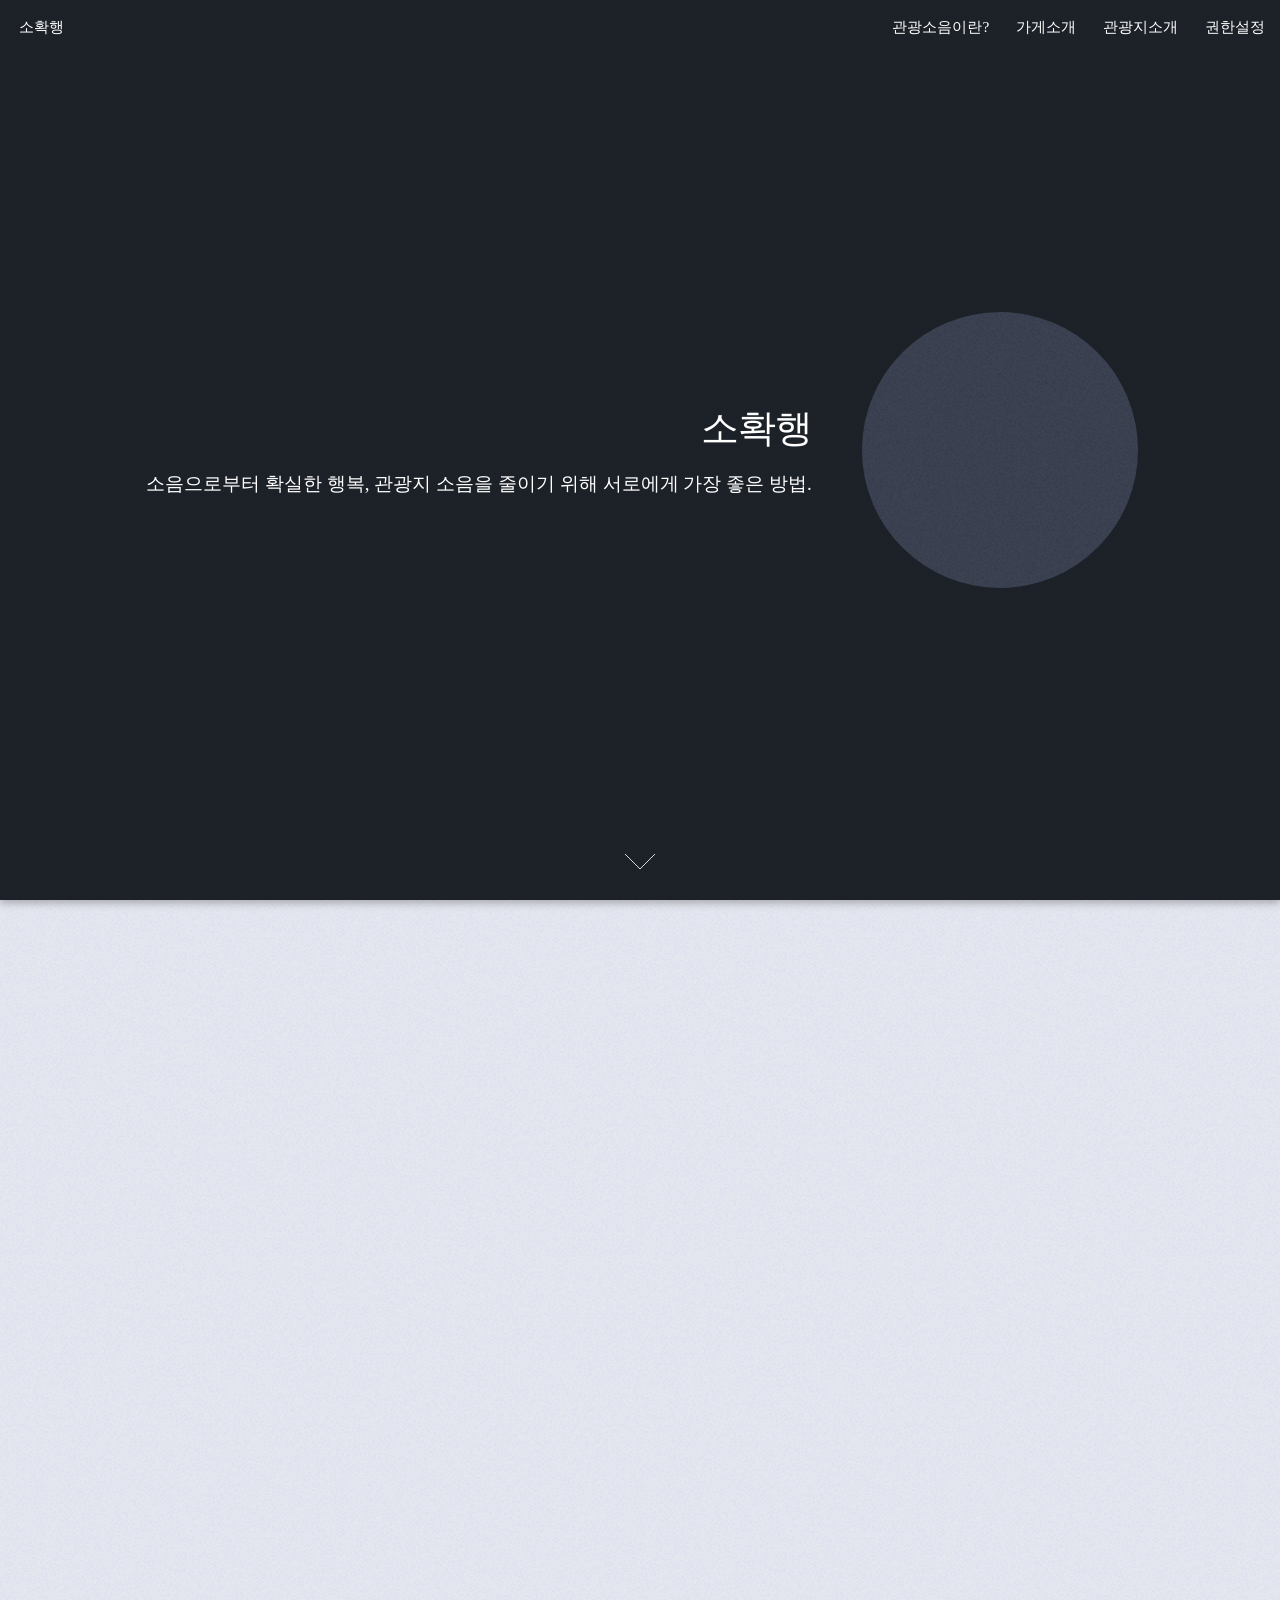
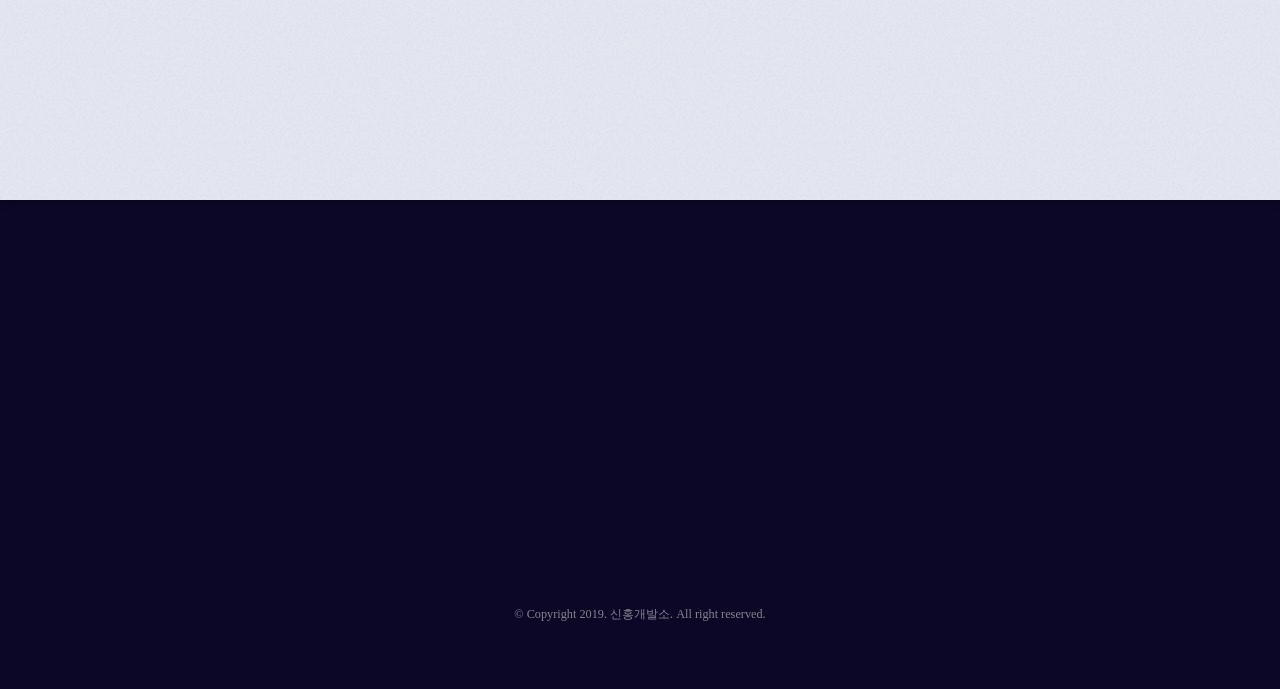
==== commit 10fad742: "디자인 수정 및 확대 축소 추가" ====
--- a/app/src/main/assets/index.html
+++ b/app/src/main/assets/index.html
@@ -49,26 +49,30 @@
 
 		<!-- Two -->
 		<section id="info-noise" class="spotlight style2 right" >
-			<span class="image fit main"><img src="images/slider/img1.jpg" alt="" /></span>
-			<div class="content">
+			<span class="image fit main">
+				<img src="images/slider/img1.jpg" alt="" />
+			</span>
+			<div class="content" >
 				<h2>관광지 소음이란?</h2>
 				<p>
-					관광지 소음이란 생활하는 공간이자 관광지인 곳에서 발생하는 문제로,<br>
+					관광지 소음이란 생활하는 공간이자 관광지인 곳에서 발생하는 문제로,
 					많은 관광지들이 고통을 받고 있다.<br><br>
-					이런 관광지 소음 문제를 해결하기 위해 웹과 앱을 만들게 되었다. <br>
-					처음 QR코드가 나타난 구간부터 마지막 QR코드가 나타난 구간까지의 소음 정도에 따라 적절한 보상을 제공한다.
+					이런 관광지 소음 문제를 해결하기 위해 웹과 앱을 만들게 되었다.<br><br>
+					처음 QR코드 구간부터 마지막 QR코드 구간까지의 소음 정도에 따라 적절한 보상을 제공한다.<br><br>
 				</p>
 				<ul class="actions">
 					<li><a href="infograpic.html" class="button">더 알아보기</a></li>
 				</ul>
 			</div>
-		
+
 		</section>
 
 		<section id="fermission" class="wrapper style2 special fade">
 			<div class="content">
 				<h2>소음 측정 전 권한 승인</h2>
-				<p>소음 측정에 필요한 소음 측정, 쿠폰 제공에 필요한 문자메세지 수신기능 및 자료 수집에 대해 동의합니다.</p>
+				<p>소음 측정에 필요한 소음 측정, 쿠폰 제공에 필요한 문자메세지 수신기능 및 자료 수집에 대해 동의합니다.
+					<br><br>
+				</p>
 				<ul class="actions">
 					<li><a href="fermission.html" class="button">권한 설정 확인</a></li>
 				</ul>
